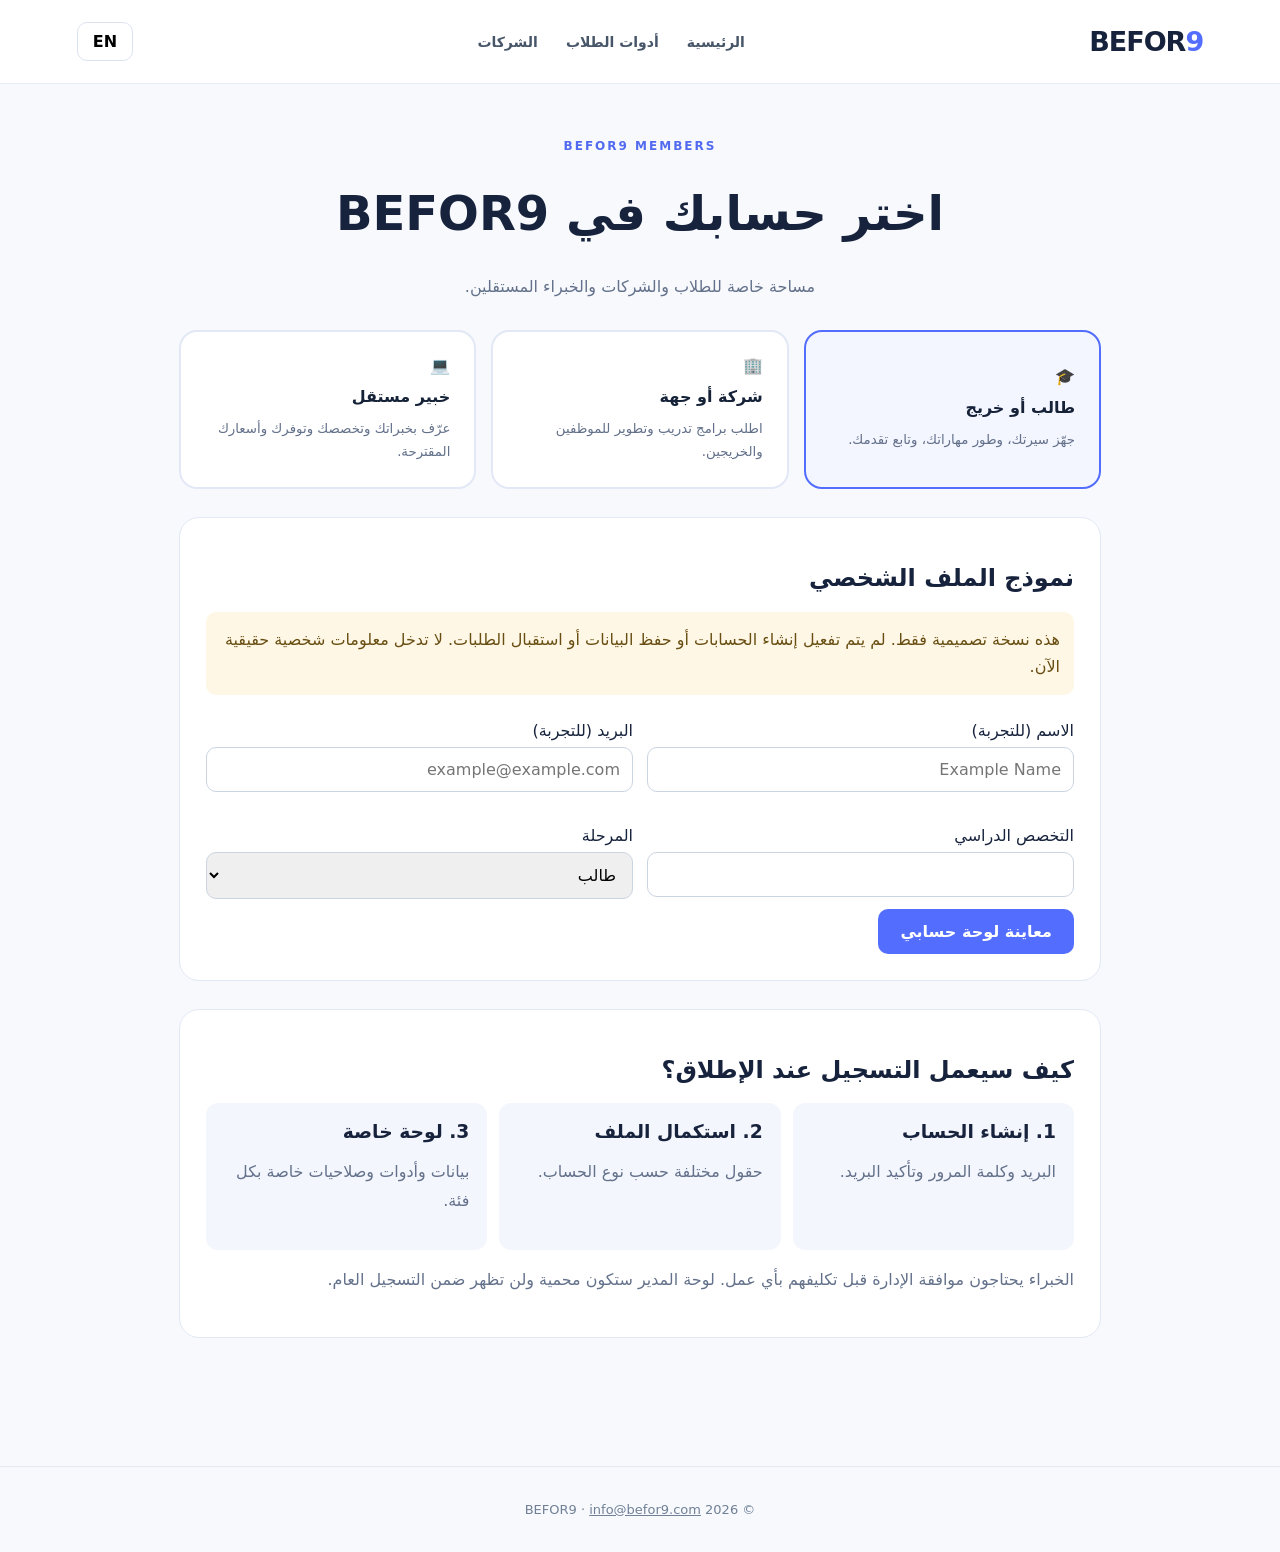
==== accounts.html @ f7ad46d1 "Create bilingual account role selection and profile dashboard previews" ====
<!doctype html><html lang="ar" dir="rtl"><head><meta charset="utf-8"><meta name="viewport" content="width=device-width,initial-scale=1"><title>BEFOR9 | Accounts</title><link rel="stylesheet" href="styles.css"><style>
.ac-shell{max-width:1050px;margin:0 auto;padding:55px 5% 100px}.ac-title{text-align:center;margin-bottom:28px}.ac-title h1{font-size:clamp(30px,5vw,48px)}.ac-muted{color:#63718b;line-height:1.8}.ac-cards{display:grid;grid-template-columns:repeat(3,minmax(0,1fr));gap:15px}.ac-card{display:block;border:2px solid #e2e8f5;border-radius:18px;padding:24px;background:white;cursor:pointer;text-align:start;font:inherit;color:#152238}.ac-card[aria-pressed=true]{border-color:#536dfe;background:#f3f5ff}.ac-card strong{display:block;margin:12px 0}.ac-card small{color:#62708a;line-height:1.7;display:block}.ac-box{margin:28px 0;border:1px solid #e2e8f5;background:white;border-radius:20px;padding:26px}.ac-grid{display:grid;grid-template-columns:repeat(2,minmax(0,1fr));gap:14px}.ac-field{display:flex;flex-direction:column;gap:7px;margin:10px 0}.ac-field input,.ac-field select,.ac-field textarea{font:inherit;border:1px solid #cbd5e1;padding:12px;border-radius:10px;width:100%}.ac-field textarea{min-height:90px}.ac-primary{background:#536dfe;border:0;border-radius:10px;padding:13px 22px;color:white;font:inherit;font-weight:700;cursor:pointer}.ac-panel{background:#f5f7ff;border:1px solid #e1e6f6;border-radius:15px;padding:20px;margin-top:15px}.ac-panel[hidden],.ac-extra[hidden]{display:none}.ac-note{padding:14px;background:#fff7e5;border-radius:10px;color:#684e12;line-height:1.7}.ac-steps{display:grid;grid-template-columns:repeat(3,1fr);gap:12px}.ac-step{background:#f4f6fd;border-radius:12px;padding:18px}.ac-step h3{margin:0 0 8px}.ac-preview{margin-top:20px;padding:20px;border:1px dashed #bcc7df;border-radius:14px;background:#fafbff}.ac-preview h3{margin-top:0}@media(max-width:700px){.ac-cards,.ac-grid,.ac-steps{grid-template-columns:1fr}}</style></head><body><header class="site-header"><a class="brand" href="index.html">BEFOR<span>9</span></a><nav><a href="index.html" data-ar="الرئيسية" data-en="Home">الرئيسية</a><a href="toolkit.html" data-ar="أدوات الطلاب" data-en="Student Tools">أدوات الطلاب</a><a href="corporate.html" data-ar="الشركات" data-en="Business">الشركات</a></nav><button class="lang" id="ac-lang" type="button">EN</button></header><main class="ac-shell"><div class="ac-title"><div class="eyebrow">BEFOR9 MEMBERS</div><h1 data-ar="اختر حسابك في BEFOR9" data-en="Choose your BEFOR9 account">اختر حسابك في BEFOR9</h1><p class="ac-muted" data-ar="مساحة خاصة للطلاب والشركات والخبراء المستقلين." data-en="Dedicated experiences for learners, businesses and freelance experts.">مساحة خاصة للطلاب والشركات والخبراء المستقلين.</p></div><div class="ac-cards" role="group" aria-label="Account type"><button class="ac-card" type="button" data-role="student" aria-pressed="true"><span>🎓</span><strong data-ar="طالب أو خريج" data-en="Student / Graduate">طالب أو خريج</strong><small data-ar="جهّز سيرتك، وطور مهاراتك، وتابع تقدمك." data-en="Build your CV, skills and career progress.">جهّز سيرتك، وطور مهاراتك، وتابع تقدمك.</small></button><button class="ac-card" type="button" data-role="business" aria-pressed="false"><span>🏢</span><strong data-ar="شركة أو جهة" data-en="Business / Organization">شركة أو جهة</strong><small data-ar="اطلب برامج تدريب وتطوير للموظفين والخريجين." data-en="Request training and graduate development programs.">اطلب برامج تدريب وتطوير للموظفين والخريجين.</small></button><button class="ac-card" type="button" data-role="expert" aria-pressed="false"><span>💻</span><strong data-ar="خبير مستقل" data-en="Freelance Expert">خبير مستقل</strong><small data-ar="عرّف بخبراتك وتخصصك وتوفرك وأسعارك المقترحة." data-en="Share your skills, availability and proposed rates.">عرّف بخبراتك وتخصصك وتوفرك وأسعارك المقترحة.</small></button></div><section class="ac-box"><h2 data-ar="نموذج الملف الشخصي" data-en="Profile Preview">نموذج الملف الشخصي</h2><p class="ac-note" data-ar="هذه نسخة تصميمية فقط. لم يتم تفعيل إنشاء الحسابات أو حفظ البيانات أو استقبال الطلبات. لا تدخل معلومات شخصية حقيقية الآن." data-en="Design preview only. Account creation, data storage and application submission are not enabled. Do not enter real personal information yet.">هذه نسخة تصميمية فقط. لم يتم تفعيل إنشاء الحسابات أو حفظ البيانات أو استقبال الطلبات. لا تدخل معلومات شخصية حقيقية الآن.</p><form id="ac-form" autocomplete="off"><div class="ac-grid"><label class="ac-field"><span data-ar="الاسم (للتجربة)" data-en="Name (demo)">الاسم (للتجربة)</span><input name="name" maxlength="80" placeholder="Example Name"></label><label class="ac-field"><span data-ar="البريد (للتجربة)" data-en="Email (demo)">البريد (للتجربة)</span><input type="email" name="email" placeholder="example@example.com"></label><label class="ac-field ac-extra" data-for="student"><span data-ar="التخصص الدراسي" data-en="Field of study">التخصص الدراسي</span><input name="major" maxlength="80"></label><label class="ac-field ac-extra" data-for="student"><span data-ar="المرحلة" data-en="Stage">المرحلة</span><select name="stage"><option value="student" data-ar="طالب" data-en="Student">طالب</option><option value="graduate" data-ar="خريج" data-en="Graduate">خريج</option></select></label><label class="ac-field ac-extra" data-for="business" hidden><span data-ar="اسم الجهة" data-en="Organization">اسم الجهة</span><input name="organization" maxlength="100"></label><label class="ac-field ac-extra" data-for="business" hidden><span data-ar="نوع الطلب" data-en="Request type">نوع الطلب</span><select name="service"><option data-ar="تدريب الموظفين" data-en="Employee training">تدريب الموظفين</option><option data-ar="تطوير الخريجين" data-en="Graduate development">تطوير الخريجين</option><option data-ar="تعاون مؤسسي" data-en="Partnership">تعاون مؤسسي</option></select></label><label class="ac-field ac-extra" data-for="expert" hidden><span data-ar="الدولة" data-en="Country">الدولة</span><input name="country" maxlength="70"></label><label class="ac-field ac-extra" data-for="expert" hidden><span data-ar="التخصص المهني" data-en="Professional specialty">التخصص المهني</span><input name="specialty" maxlength="100"></label><label class="ac-field ac-extra" data-for="expert" hidden><span data-ar="السعر المقترح للساعة (عملة يحددها الخبير لاحقًا)" data-en="Proposed hourly rate (currency to be set later)">السعر المقترح للساعة (عملة يحددها الخبير لاحقًا)</span><input type="number" name="rate" min="0" step="0.01"></label><label class="ac-field ac-extra" data-for="expert" hidden><span data-ar="التوفر الأسبوعي بالساعات" data-en="Weekly availability (hours)">التوفر الأسبوعي بالساعات</span><input type="number" name="hours" min="0" max="168"></label></div><button type="button" class="ac-primary" id="ac-preview" data-ar="معاينة لوحة حسابي" data-en="Preview My Dashboard">معاينة لوحة حسابي</button></form><div id="ac-result" class="ac-preview" hidden aria-live="polite"></div></section><section class="ac-box"><h2 data-ar="كيف سيعمل التسجيل عند الإطلاق؟" data-en="How sign-up will work at launch">كيف سيعمل التسجيل عند الإطلاق؟</h2><div class="ac-steps"><div class="ac-step"><h3 data-ar="1. إنشاء الحساب" data-en="1. Create account">1. إنشاء الحساب</h3><p class="ac-muted" data-ar="البريد وكلمة المرور وتأكيد البريد." data-en="Email, password and verification.">البريد وكلمة المرور وتأكيد البريد.</p></div><div class="ac-step"><h3 data-ar="2. استكمال الملف" data-en="2. Complete profile">2. استكمال الملف</h3><p class="ac-muted" data-ar="حقول مختلفة حسب نوع الحساب." data-en="Fields tailored to the account type.">حقول مختلفة حسب نوع الحساب.</p></div><div class="ac-step"><h3 data-ar="3. لوحة خاصة" data-en="3. Dedicated dashboard">3. لوحة خاصة</h3><p class="ac-muted" data-ar="بيانات وأدوات وصلاحيات خاصة بكل فئة." data-en="Tools and access tailored to each role.">بيانات وأدوات وصلاحيات خاصة بكل فئة.</p></div></div><p class="ac-muted" data-ar="الخبراء يحتاجون موافقة الإدارة قبل تكليفهم بأي عمل. لوحة المدير ستكون محمية ولن تظهر ضمن التسجيل العام." data-en="Experts will require admin approval before assignments. The admin dashboard will be protected and not publicly registrable.">الخبراء يحتاجون موافقة الإدارة قبل تكليفهم بأي عمل. لوحة المدير ستكون محمية ولن تظهر ضمن التسجيل العام.</p></section></main><footer>© 2026 BEFOR9 · <a href="mailto:info@befor9.com">info@befor9.com</a></footer><script src="accounts.js?v=1"></script></body></html>
---- styles.css ----
:root{font-family:system-ui,-apple-system,"Segoe UI",sans-serif;color:#17233d;background:#f7f9fd}*{box-sizing:border-box}html{scroll-behavior:smooth}body{margin:0}a{color:inherit}button{font:inherit;cursor:pointer}.site-header{display:flex;align-items:center;justify-content:space-between;gap:22px;padding:22px max(6%,calc((100vw - 1200px)/2));background:#fff;border-bottom:1px solid #e8ecf5}.brand{text-decoration:none;font-size:27px;font-weight:900;letter-spacing:-1px}.brand span{color:#536dfe}nav{display:flex;gap:28px}nav a{text-decoration:none;color:#475569;font-size:14px;font-weight:600}.lang{background:#fff;border:1px solid #dce3f0;padding:9px 15px;border-radius:10px;font-weight:700}.hero{text-align:center;padding:100px 6% 92px;background:radial-gradient(circle at 15% 0%,#dce6ff 0,transparent 35%),linear-gradient(150deg,#eef3ff,#fff)}.eyebrow{font-size:12px;font-weight:900;letter-spacing:2px;color:#526af0}.hero h1{font-size:clamp(36px,5.4vw,70px);line-height:1.2;max-width:880px;margin:20px auto}.hero>p{max-width:670px;margin:0 auto 28px;line-height:1.9;font-size:18px;color:#56647c}.hero-actions{display:flex;justify-content:center;gap:12px;flex-wrap:wrap}.primary,.secondary{padding:15px 26px;border-radius:12px;text-decoration:none;font-weight:800}.primary{background:#536dfe;color:#fff}.secondary{border:1px solid #cfd9f0;background:#fff}.hero .note{font-size:12px;margin-top:28px;color:#7b879c}.section{max-width:1200px;margin:auto;padding:85px 6%}.section h2{font-size:clamp(27px,3.4vw,42px);margin:14px 0}.section-head p,.about p{color:#627087;line-height:1.9}.filters{display:flex;gap:10px;flex-wrap:wrap;margin:32px 0 25px}.filter{padding:10px 22px;background:#fff;border:1px solid #dfe6f2;border-radius:30px;color:#506078}.filter.active{background:#1b2b4d;color:#fff;border-color:#1b2b4d}.course-grid,.plans{display:grid;grid-template-columns:repeat(3,minmax(0,1fr));gap:20px}.course,.plan{background:#fff;border:1px solid #e2e8f2;border-radius:20px;padding:28px;box-shadow:0 8px 28px #1d335408}.course .badge{display:inline-block;font-size:12px;font-weight:800;padding:7px 12px;border-radius:30px;background:#eaf1ff;color:#355bd5}.course .badge.paid{background:#fff0d9;color:#9b5c00}.course h3,.plan h3{font-size:20px;margin:26px 0 10px}.course p,.plan p{color:#637189;line-height:1.8;font-size:14px;min-height:50px}.course .coming{display:block;margin-top:22px;color:#5169db;font-size:13px;font-weight:700}.membership{background:#edf2ff;border-radius:28px;margin-top:15px}.plan-icon{font-weight:900;color:#536dfe}.notice{font-size:13px;color:#64748b;margin-top:24px}.about{text-align:center}.about p{max-width:600px;margin:auto}footer{text-align:center;padding:35px 20px;border-top:1px solid #e5eaf2;color:#718096;font-size:13px}@media(max-width:800px){.course-grid,.plans{grid-template-columns:repeat(2,minmax(0,1fr))}}@media(max-width:580px){.site-header{padding:17px 5%;flex-wrap:wrap}nav{order:3;width:100%;justify-content:space-between;gap:10px}.hero{padding:70px 6%}.hero>p{font-size:16px}.section{padding:65px 6%}.course-grid,.plans{grid-template-columns:1fr}.membership{border-radius:0}}
/* BEFOR9 shared support footer and preview assistant */
.bf-support{margin-top:55px;padding:58px 6% 32px;background:#111d35;color:#f7f9ff}.bf-support-grid{max-width:1200px;margin:auto;display:grid;grid-template-columns:1fr 1fr;gap:50px}.bf-support h2{font-size:24px;margin:0 0 14px}.bf-support p{line-height:1.8;color:#c6d0e5}.bf-support label{display:block;font-size:14px;margin:12px 0}.bf-support label span{display:block;margin-bottom:8px}.bf-support input,.bf-support textarea,.bf-support select{font:inherit;width:100%;padding:13px;border:1px solid #b8c4d7;border-radius:10px;background:#fff;color:#182641}.bf-inline{display:flex;gap:10px}.bf-inline input{min-width:0}.bf-support button[type=submit]{padding:13px 20px;border:0;border-radius:10px;background:#536dfe;color:#fff;font-weight:700;white-space:nowrap}.bf-official{direction:ltr;text-align:start}.bf-official small{display:block;color:#b9c8e1;font-size:12px}.bf-linkedin{display:inline-flex;align-items:center;gap:10px;color:#c7d5ef;font-size:13px;margin-top:12px}.bf-contact-panel{max-width:1200px;margin:48px auto 0;padding-top:35px;border-top:1px solid #384861}.bf-form-grid{display:grid;grid-template-columns:repeat(3,minmax(0,1fr));gap:16px}.bf-status{font-size:13px;color:#ffdd9a!important}.bf-disclaimer{text-align:center;font-size:12px;max-width:900px;margin:32px auto 0}.bf-chat-toggle{position:fixed;bottom:22px;inset-inline-end:22px;z-index:1000;background:#536dfe;color:white;border:0;border-radius:28px;padding:15px 20px;font-weight:800;box-shadow:0 6px 24px #14234b55;cursor:pointer}.bf-chat{position:fixed;bottom:88px;inset-inline-end:22px;width:min(360px,calc(100vw - 36px));height:420px;background:white;border:1px solid #dbe4f2;border-radius:18px;box-shadow:0 10px 45px #12223b44;z-index:1000;overflow:hidden;color:#182641}.bf-chat[hidden]{display:none}.bf-chat-head{display:flex;align-items:center;justify-content:space-between;background:#172849;color:#fff;padding:15px}.bf-chat-head button{background:none;border:0;color:#fff;font-size:24px;cursor:pointer}.bf-chat-messages{height:295px;overflow:auto;padding:14px}.bf-chat-messages p{padding:11px 13px;border-radius:12px;max-width:92%;line-height:1.6;font-size:13px}.bf-chat-messages .bot{background:#eff3ff}.bf-chat-messages .user{background:#e8f5ee;margin-inline-start:auto}.bf-chat form{display:flex;gap:7px;padding:10px;border-top:1px solid #e6eaf2}.bf-chat input{flex:1;min-width:0;border:1px solid #d6ddeb;border-radius:8px;padding:10px}.bf-chat form button{background:#536dfe;color:white;border:0;border-radius:8px;padding:0 13px;cursor:pointer}@media(max-width:700px){.bf-support-grid,.bf-form-grid{grid-template-columns:1fr}.bf-inline{flex-wrap:wrap}.bf-chat-toggle{bottom:14px;inset-inline-end:14px}}
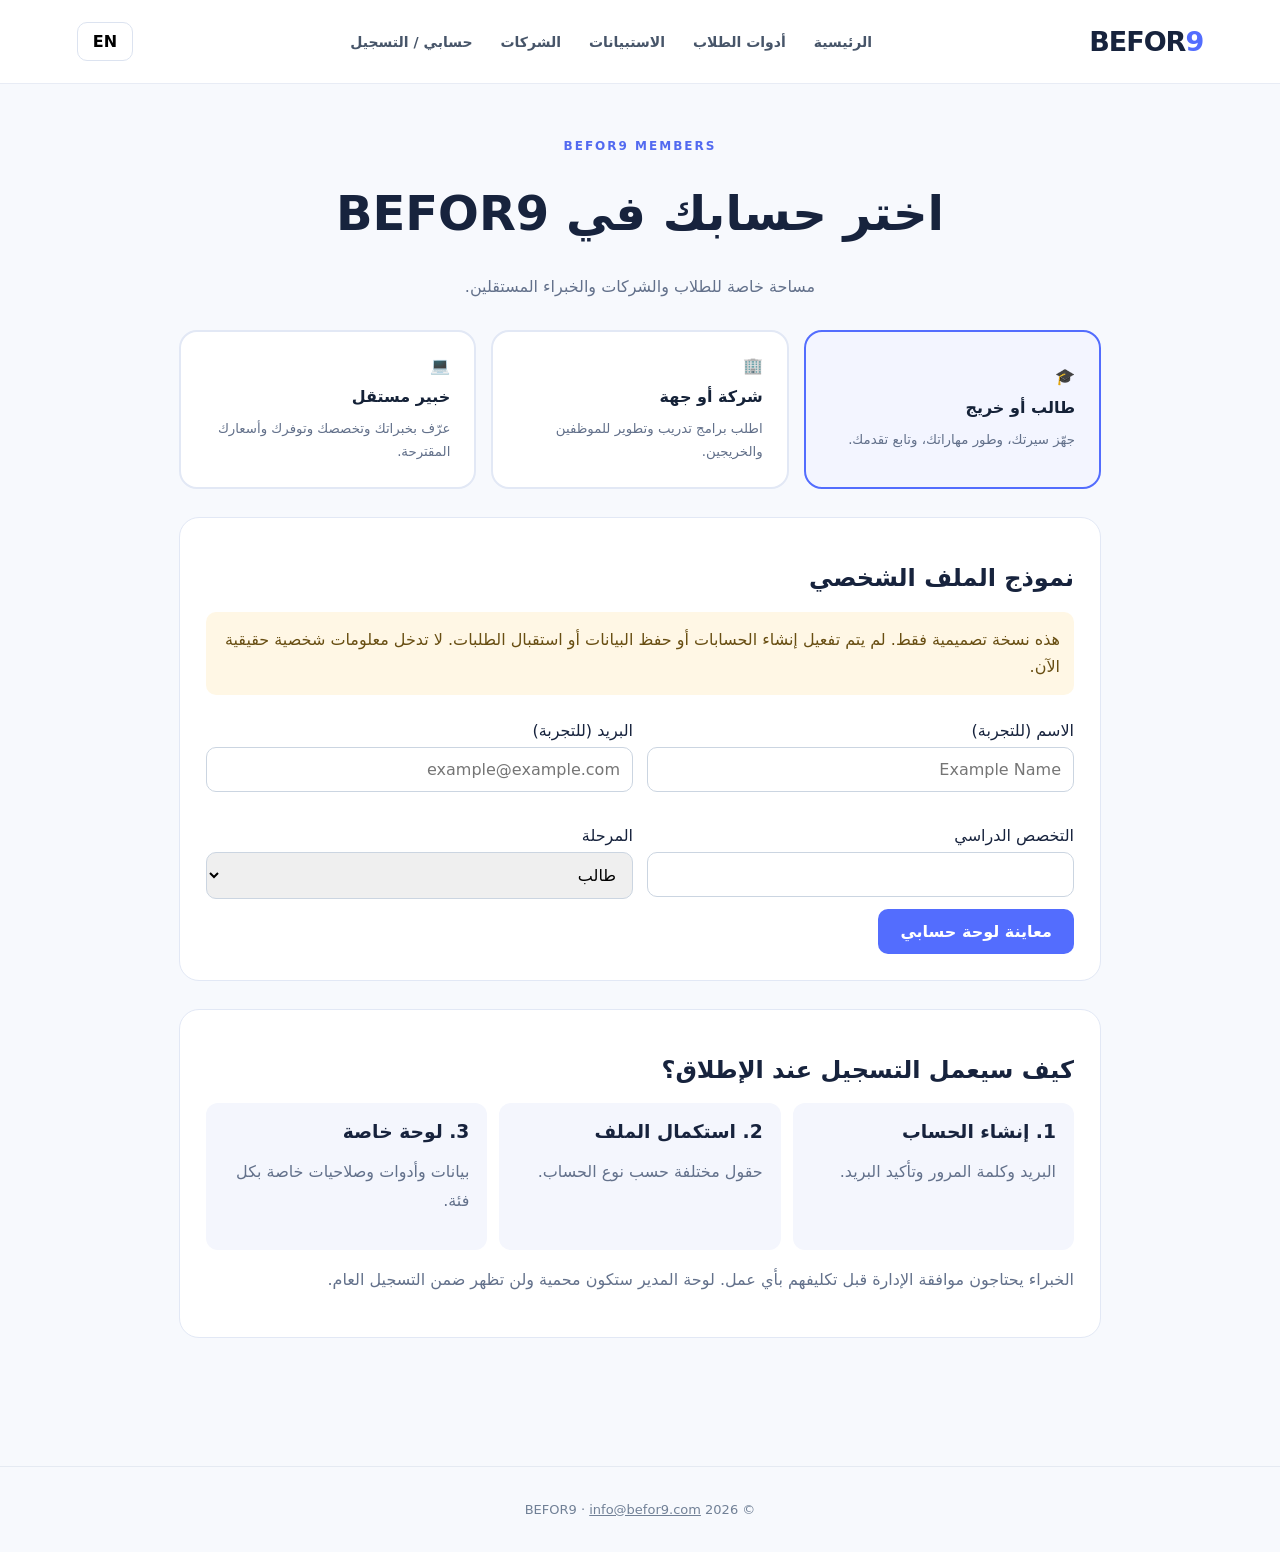
==== commit c374957d: "Unify sitewide navigation for all BEFOR9 pages" ====
--- a/accounts.html
+++ b/accounts.html
@@ -1,2 +1,2 @@
 <!doctype html><html lang="ar" dir="rtl"><head><meta charset="utf-8"><meta name="viewport" content="width=device-width,initial-scale=1"><title>BEFOR9 | Accounts</title><link rel="stylesheet" href="styles.css"><style>
-.ac-shell{max-width:1050px;margin:0 auto;padding:55px 5% 100px}.ac-title{text-align:center;margin-bottom:28px}.ac-title h1{font-size:clamp(30px,5vw,48px)}.ac-muted{color:#63718b;line-height:1.8}.ac-cards{display:grid;grid-template-columns:repeat(3,minmax(0,1fr));gap:15px}.ac-card{display:block;border:2px solid #e2e8f5;border-radius:18px;padding:24px;background:white;cursor:pointer;text-align:start;font:inherit;color:#152238}.ac-card[aria-pressed=true]{border-color:#536dfe;background:#f3f5ff}.ac-card strong{display:block;margin:12px 0}.ac-card small{color:#62708a;line-height:1.7;display:block}.ac-box{margin:28px 0;border:1px solid #e2e8f5;background:white;border-radius:20px;padding:26px}.ac-grid{display:grid;grid-template-columns:repeat(2,minmax(0,1fr));gap:14px}.ac-field{display:flex;flex-direction:column;gap:7px;margin:10px 0}.ac-field input,.ac-field select,.ac-field textarea{font:inherit;border:1px solid #cbd5e1;padding:12px;border-radius:10px;width:100%}.ac-field textarea{min-height:90px}.ac-primary{background:#536dfe;border:0;border-radius:10px;padding:13px 22px;color:white;font:inherit;font-weight:700;cursor:pointer}.ac-panel{background:#f5f7ff;border:1px solid #e1e6f6;border-radius:15px;padding:20px;margin-top:15px}.ac-panel[hidden],.ac-extra[hidden]{display:none}.ac-note{padding:14px;background:#fff7e5;border-radius:10px;color:#684e12;line-height:1.7}.ac-steps{display:grid;grid-template-columns:repeat(3,1fr);gap:12px}.ac-step{background:#f4f6fd;border-radius:12px;padding:18px}.ac-step h3{margin:0 0 8px}.ac-preview{margin-top:20px;padding:20px;border:1px dashed #bcc7df;border-radius:14px;background:#fafbff}.ac-preview h3{margin-top:0}@media(max-width:700px){.ac-cards,.ac-grid,.ac-steps{grid-template-columns:1fr}}</style></head><body><header class="site-header"><a class="brand" href="index.html">BEFOR<span>9</span></a><nav><a href="index.html" data-ar="الرئيسية" data-en="Home">الرئيسية</a><a href="toolkit.html" data-ar="أدوات الطلاب" data-en="Student Tools">أدوات الطلاب</a><a href="corporate.html" data-ar="الشركات" data-en="Business">الشركات</a></nav><button class="lang" id="ac-lang" type="button">EN</button></header><main class="ac-shell"><div class="ac-title"><div class="eyebrow">BEFOR9 MEMBERS</div><h1 data-ar="اختر حسابك في BEFOR9" data-en="Choose your BEFOR9 account">اختر حسابك في BEFOR9</h1><p class="ac-muted" data-ar="مساحة خاصة للطلاب والشركات والخبراء المستقلين." data-en="Dedicated experiences for learners, businesses and freelance experts.">مساحة خاصة للطلاب والشركات والخبراء المستقلين.</p></div><div class="ac-cards" role="group" aria-label="Account type"><button class="ac-card" type="button" data-role="student" aria-pressed="true"><span>🎓</span><strong data-ar="طالب أو خريج" data-en="Student / Graduate">طالب أو خريج</strong><small data-ar="جهّز سيرتك، وطور مهاراتك، وتابع تقدمك." data-en="Build your CV, skills and career progress.">جهّز سيرتك، وطور مهاراتك، وتابع تقدمك.</small></button><button class="ac-card" type="button" data-role="business" aria-pressed="false"><span>🏢</span><strong data-ar="شركة أو جهة" data-en="Business / Organization">شركة أو جهة</strong><small data-ar="اطلب برامج تدريب وتطوير للموظفين والخريجين." data-en="Request training and graduate development programs.">اطلب برامج تدريب وتطوير للموظفين والخريجين.</small></button><button class="ac-card" type="button" data-role="expert" aria-pressed="false"><span>💻</span><strong data-ar="خبير مستقل" data-en="Freelance Expert">خبير مستقل</strong><small data-ar="عرّف بخبراتك وتخصصك وتوفرك وأسعارك المقترحة." data-en="Share your skills, availability and proposed rates.">عرّف بخبراتك وتخصصك وتوفرك وأسعارك المقترحة.</small></button></div><section class="ac-box"><h2 data-ar="نموذج الملف الشخصي" data-en="Profile Preview">نموذج الملف الشخصي</h2><p class="ac-note" data-ar="هذه نسخة تصميمية فقط. لم يتم تفعيل إنشاء الحسابات أو حفظ البيانات أو استقبال الطلبات. لا تدخل معلومات شخصية حقيقية الآن." data-en="Design preview only. Account creation, data storage and application submission are not enabled. Do not enter real personal information yet.">هذه نسخة تصميمية فقط. لم يتم تفعيل إنشاء الحسابات أو حفظ البيانات أو استقبال الطلبات. لا تدخل معلومات شخصية حقيقية الآن.</p><form id="ac-form" autocomplete="off"><div class="ac-grid"><label class="ac-field"><span data-ar="الاسم (للتجربة)" data-en="Name (demo)">الاسم (للتجربة)</span><input name="name" maxlength="80" placeholder="Example Name"></label><label class="ac-field"><span data-ar="البريد (للتجربة)" data-en="Email (demo)">البريد (للتجربة)</span><input type="email" name="email" placeholder="example@example.com"></label><label class="ac-field ac-extra" data-for="student"><span data-ar="التخصص الدراسي" data-en="Field of study">التخصص الدراسي</span><input name="major" maxlength="80"></label><label class="ac-field ac-extra" data-for="student"><span data-ar="المرحلة" data-en="Stage">المرحلة</span><select name="stage"><option value="student" data-ar="طالب" data-en="Student">طالب</option><option value="graduate" data-ar="خريج" data-en="Graduate">خريج</option></select></label><label class="ac-field ac-extra" data-for="business" hidden><span data-ar="اسم الجهة" data-en="Organization">اسم الجهة</span><input name="organization" maxlength="100"></label><label class="ac-field ac-extra" data-for="business" hidden><span data-ar="نوع الطلب" data-en="Request type">نوع الطلب</span><select name="service"><option data-ar="تدريب الموظفين" data-en="Employee training">تدريب الموظفين</option><option data-ar="تطوير الخريجين" data-en="Graduate development">تطوير الخريجين</option><option data-ar="تعاون مؤسسي" data-en="Partnership">تعاون مؤسسي</option></select></label><label class="ac-field ac-extra" data-for="expert" hidden><span data-ar="الدولة" data-en="Country">الدولة</span><input name="country" maxlength="70"></label><label class="ac-field ac-extra" data-for="expert" hidden><span data-ar="التخصص المهني" data-en="Professional specialty">التخصص المهني</span><input name="specialty" maxlength="100"></label><label class="ac-field ac-extra" data-for="expert" hidden><span data-ar="السعر المقترح للساعة (عملة يحددها الخبير لاحقًا)" data-en="Proposed hourly rate (currency to be set later)">السعر المقترح للساعة (عملة يحددها الخبير لاحقًا)</span><input type="number" name="rate" min="0" step="0.01"></label><label class="ac-field ac-extra" data-for="expert" hidden><span data-ar="التوفر الأسبوعي بالساعات" data-en="Weekly availability (hours)">التوفر الأسبوعي بالساعات</span><input type="number" name="hours" min="0" max="168"></label></div><button type="button" class="ac-primary" id="ac-preview" data-ar="معاينة لوحة حسابي" data-en="Preview My Dashboard">معاينة لوحة حسابي</button></form><div id="ac-result" class="ac-preview" hidden aria-live="polite"></div></section><section class="ac-box"><h2 data-ar="كيف سيعمل التسجيل عند الإطلاق؟" data-en="How sign-up will work at launch">كيف سيعمل التسجيل عند الإطلاق؟</h2><div class="ac-steps"><div class="ac-step"><h3 data-ar="1. إنشاء الحساب" data-en="1. Create account">1. إنشاء الحساب</h3><p class="ac-muted" data-ar="البريد وكلمة المرور وتأكيد البريد." data-en="Email, password and verification.">البريد وكلمة المرور وتأكيد البريد.</p></div><div class="ac-step"><h3 data-ar="2. استكمال الملف" data-en="2. Complete profile">2. استكمال الملف</h3><p class="ac-muted" data-ar="حقول مختلفة حسب نوع الحساب." data-en="Fields tailored to the account type.">حقول مختلفة حسب نوع الحساب.</p></div><div class="ac-step"><h3 data-ar="3. لوحة خاصة" data-en="3. Dedicated dashboard">3. لوحة خاصة</h3><p class="ac-muted" data-ar="بيانات وأدوات وصلاحيات خاصة بكل فئة." data-en="Tools and access tailored to each role.">بيانات وأدوات وصلاحيات خاصة بكل فئة.</p></div></div><p class="ac-muted" data-ar="الخبراء يحتاجون موافقة الإدارة قبل تكليفهم بأي عمل. لوحة المدير ستكون محمية ولن تظهر ضمن التسجيل العام." data-en="Experts will require admin approval before assignments. The admin dashboard will be protected and not publicly registrable.">الخبراء يحتاجون موافقة الإدارة قبل تكليفهم بأي عمل. لوحة المدير ستكون محمية ولن تظهر ضمن التسجيل العام.</p></section></main><footer>© 2026 BEFOR9 · <a href="mailto:info@befor9.com">info@befor9.com</a></footer><script src="accounts.js?v=1"></script></body></html>+.ac-shell{max-width:1050px;margin:0 auto;padding:55px 5% 100px}.ac-title{text-align:center;margin-bottom:28px}.ac-title h1{font-size:clamp(30px,5vw,48px)}.ac-muted{color:#63718b;line-height:1.8}.ac-cards{display:grid;grid-template-columns:repeat(3,minmax(0,1fr));gap:15px}.ac-card{display:block;border:2px solid #e2e8f5;border-radius:18px;padding:24px;background:white;cursor:pointer;text-align:start;font:inherit;color:#152238}.ac-card[aria-pressed=true]{border-color:#536dfe;background:#f3f5ff}.ac-card strong{display:block;margin:12px 0}.ac-card small{color:#62708a;line-height:1.7;display:block}.ac-box{margin:28px 0;border:1px solid #e2e8f5;background:white;border-radius:20px;padding:26px}.ac-grid{display:grid;grid-template-columns:repeat(2,minmax(0,1fr));gap:14px}.ac-field{display:flex;flex-direction:column;gap:7px;margin:10px 0}.ac-field input,.ac-field select,.ac-field textarea{font:inherit;border:1px solid #cbd5e1;padding:12px;border-radius:10px;width:100%}.ac-field textarea{min-height:90px}.ac-primary{background:#536dfe;border:0;border-radius:10px;padding:13px 22px;color:white;font:inherit;font-weight:700;cursor:pointer}.ac-panel{background:#f5f7ff;border:1px solid #e1e6f6;border-radius:15px;padding:20px;margin-top:15px}.ac-panel[hidden],.ac-extra[hidden]{display:none}.ac-note{padding:14px;background:#fff7e5;border-radius:10px;color:#684e12;line-height:1.7}.ac-steps{display:grid;grid-template-columns:repeat(3,1fr);gap:12px}.ac-step{background:#f4f6fd;border-radius:12px;padding:18px}.ac-step h3{margin:0 0 8px}.ac-preview{margin-top:20px;padding:20px;border:1px dashed #bcc7df;border-radius:14px;background:#fafbff}.ac-preview h3{margin-top:0}@media(max-width:700px){.ac-cards,.ac-grid,.ac-steps{grid-template-columns:1fr}}</style></head><body><header class="site-header"><a class="brand" href="index.html">BEFOR<span>9</span></a><nav aria-label="Main"><a href="index.html" data-ar="الرئيسية" data-en="Home">الرئيسية</a><a href="toolkit.html" data-ar="أدوات الطلاب" data-en="Student Tools">أدوات الطلاب</a><a href="surveys.html" data-ar="الاستبيانات" data-en="Surveys">الاستبيانات</a><a href="corporate.html" data-ar="الشركات" data-en="Business">الشركات</a><a href="accounts.html" data-ar="حسابي / التسجيل" data-en="Account / Sign Up">حسابي / التسجيل</a></nav><button class="lang" id="ac-lang" type="button">EN</button></header><main class="ac-shell"><div class="ac-title"><div class="eyebrow">BEFOR9 MEMBERS</div><h1 data-ar="اختر حسابك في BEFOR9" data-en="Choose your BEFOR9 account">اختر حسابك في BEFOR9</h1><p class="ac-muted" data-ar="مساحة خاصة للطلاب والشركات والخبراء المستقلين." data-en="Dedicated experiences for learners, businesses and freelance experts.">مساحة خاصة للطلاب والشركات والخبراء المستقلين.</p></div><div class="ac-cards" role="group" aria-label="Account type"><button class="ac-card" type="button" data-role="student" aria-pressed="true"><span>🎓</span><strong data-ar="طالب أو خريج" data-en="Student / Graduate">طالب أو خريج</strong><small data-ar="جهّز سيرتك، وطور مهاراتك، وتابع تقدمك." data-en="Build your CV, skills and career progress.">جهّز سيرتك، وطور مهاراتك، وتابع تقدمك.</small></button><button class="ac-card" type="button" data-role="business" aria-pressed="false"><span>🏢</span><strong data-ar="شركة أو جهة" data-en="Business / Organization">شركة أو جهة</strong><small data-ar="اطلب برامج تدريب وتطوير للموظفين والخريجين." data-en="Request training and graduate development programs.">اطلب برامج تدريب وتطوير للموظفين والخريجين.</small></button><button class="ac-card" type="button" data-role="expert" aria-pressed="false"><span>💻</span><strong data-ar="خبير مستقل" data-en="Freelance Expert">خبير مستقل</strong><small data-ar="عرّف بخبراتك وتخصصك وتوفرك وأسعارك المقترحة." data-en="Share your skills, availability and proposed rates.">عرّف بخبراتك وتخصصك وتوفرك وأسعارك المقترحة.</small></button></div><section class="ac-box"><h2 data-ar="نموذج الملف الشخصي" data-en="Profile Preview">نموذج الملف الشخصي</h2><p class="ac-note" data-ar="هذه نسخة تصميمية فقط. لم يتم تفعيل إنشاء الحسابات أو حفظ البيانات أو استقبال الطلبات. لا تدخل معلومات شخصية حقيقية الآن." data-en="Design preview only. Account creation, data storage and application submission are not enabled. Do not enter real personal information yet.">هذه نسخة تصميمية فقط. لم يتم تفعيل إنشاء الحسابات أو حفظ البيانات أو استقبال الطلبات. لا تدخل معلومات شخصية حقيقية الآن.</p><form id="ac-form" autocomplete="off"><div class="ac-grid"><label class="ac-field"><span data-ar="الاسم (للتجربة)" data-en="Name (demo)">الاسم (للتجربة)</span><input name="name" maxlength="80" placeholder="Example Name"></label><label class="ac-field"><span data-ar="البريد (للتجربة)" data-en="Email (demo)">البريد (للتجربة)</span><input type="email" name="email" placeholder="example@example.com"></label><label class="ac-field ac-extra" data-for="student"><span data-ar="التخصص الدراسي" data-en="Field of study">التخصص الدراسي</span><input name="major" maxlength="80"></label><label class="ac-field ac-extra" data-for="student"><span data-ar="المرحلة" data-en="Stage">المرحلة</span><select name="stage"><option value="student" data-ar="طالب" data-en="Student">طالب</option><option value="graduate" data-ar="خريج" data-en="Graduate">خريج</option></select></label><label class="ac-field ac-extra" data-for="business" hidden><span data-ar="اسم الجهة" data-en="Organization">اسم الجهة</span><input name="organization" maxlength="100"></label><label class="ac-field ac-extra" data-for="business" hidden><span data-ar="نوع الطلب" data-en="Request type">نوع الطلب</span><select name="service"><option data-ar="تدريب الموظفين" data-en="Employee training">تدريب الموظفين</option><option data-ar="تطوير الخريجين" data-en="Graduate development">تطوير الخريجين</option><option data-ar="تعاون مؤسسي" data-en="Partnership">تعاون مؤسسي</option></select></label><label class="ac-field ac-extra" data-for="expert" hidden><span data-ar="الدولة" data-en="Country">الدولة</span><input name="country" maxlength="70"></label><label class="ac-field ac-extra" data-for="expert" hidden><span data-ar="التخصص المهني" data-en="Professional specialty">التخصص المهني</span><input name="specialty" maxlength="100"></label><label class="ac-field ac-extra" data-for="expert" hidden><span data-ar="السعر المقترح للساعة (عملة يحددها الخبير لاحقًا)" data-en="Proposed hourly rate (currency to be set later)">السعر المقترح للساعة (عملة يحددها الخبير لاحقًا)</span><input type="number" name="rate" min="0" step="0.01"></label><label class="ac-field ac-extra" data-for="expert" hidden><span data-ar="التوفر الأسبوعي بالساعات" data-en="Weekly availability (hours)">التوفر الأسبوعي بالساعات</span><input type="number" name="hours" min="0" max="168"></label></div><button type="button" class="ac-primary" id="ac-preview" data-ar="معاينة لوحة حسابي" data-en="Preview My Dashboard">معاينة لوحة حسابي</button></form><div id="ac-result" class="ac-preview" hidden aria-live="polite"></div></section><section class="ac-box"><h2 data-ar="كيف سيعمل التسجيل عند الإطلاق؟" data-en="How sign-up will work at launch">كيف سيعمل التسجيل عند الإطلاق؟</h2><div class="ac-steps"><div class="ac-step"><h3 data-ar="1. إنشاء الحساب" data-en="1. Create account">1. إنشاء الحساب</h3><p class="ac-muted" data-ar="البريد وكلمة المرور وتأكيد البريد." data-en="Email, password and verification.">البريد وكلمة المرور وتأكيد البريد.</p></div><div class="ac-step"><h3 data-ar="2. استكمال الملف" data-en="2. Complete profile">2. استكمال الملف</h3><p class="ac-muted" data-ar="حقول مختلفة حسب نوع الحساب." data-en="Fields tailored to the account type.">حقول مختلفة حسب نوع الحساب.</p></div><div class="ac-step"><h3 data-ar="3. لوحة خاصة" data-en="3. Dedicated dashboard">3. لوحة خاصة</h3><p class="ac-muted" data-ar="بيانات وأدوات وصلاحيات خاصة بكل فئة." data-en="Tools and access tailored to each role.">بيانات وأدوات وصلاحيات خاصة بكل فئة.</p></div></div><p class="ac-muted" data-ar="الخبراء يحتاجون موافقة الإدارة قبل تكليفهم بأي عمل. لوحة المدير ستكون محمية ولن تظهر ضمن التسجيل العام." data-en="Experts will require admin approval before assignments. The admin dashboard will be protected and not publicly registrable.">الخبراء يحتاجون موافقة الإدارة قبل تكليفهم بأي عمل. لوحة المدير ستكون محمية ولن تظهر ضمن التسجيل العام.</p></section></main><footer>© 2026 BEFOR9 · <a href="mailto:info@befor9.com">info@befor9.com</a></footer><script src="accounts.js?v=1"></script></body></html>
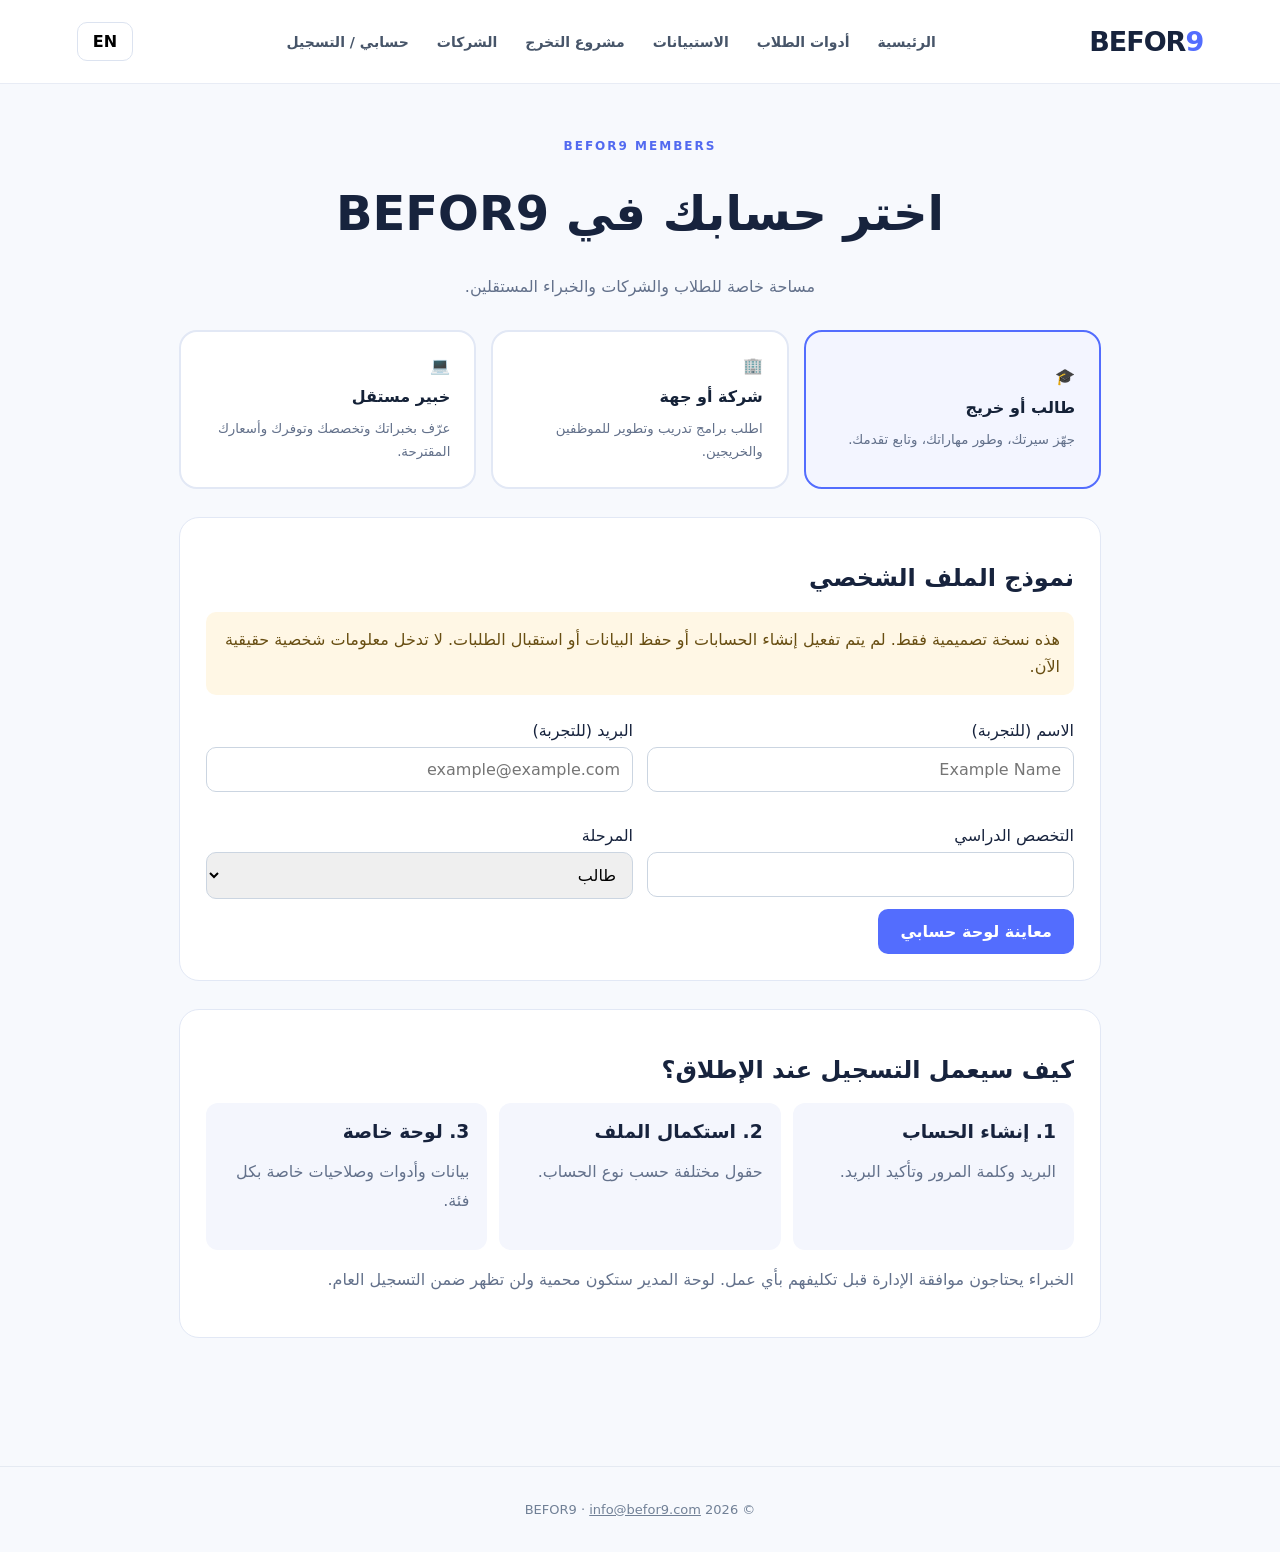
==== commit c9bf88f0: "Link graduation planner and synchronize navigation across BEFOR9" ====
--- a/accounts.html
+++ b/accounts.html
@@ -1,2 +1,2 @@
 <!doctype html><html lang="ar" dir="rtl"><head><meta charset="utf-8"><meta name="viewport" content="width=device-width,initial-scale=1"><title>BEFOR9 | Accounts</title><link rel="stylesheet" href="styles.css"><style>
-.ac-shell{max-width:1050px;margin:0 auto;padding:55px 5% 100px}.ac-title{text-align:center;margin-bottom:28px}.ac-title h1{font-size:clamp(30px,5vw,48px)}.ac-muted{color:#63718b;line-height:1.8}.ac-cards{display:grid;grid-template-columns:repeat(3,minmax(0,1fr));gap:15px}.ac-card{display:block;border:2px solid #e2e8f5;border-radius:18px;padding:24px;background:white;cursor:pointer;text-align:start;font:inherit;color:#152238}.ac-card[aria-pressed=true]{border-color:#536dfe;background:#f3f5ff}.ac-card strong{display:block;margin:12px 0}.ac-card small{color:#62708a;line-height:1.7;display:block}.ac-box{margin:28px 0;border:1px solid #e2e8f5;background:white;border-radius:20px;padding:26px}.ac-grid{display:grid;grid-template-columns:repeat(2,minmax(0,1fr));gap:14px}.ac-field{display:flex;flex-direction:column;gap:7px;margin:10px 0}.ac-field input,.ac-field select,.ac-field textarea{font:inherit;border:1px solid #cbd5e1;padding:12px;border-radius:10px;width:100%}.ac-field textarea{min-height:90px}.ac-primary{background:#536dfe;border:0;border-radius:10px;padding:13px 22px;color:white;font:inherit;font-weight:700;cursor:pointer}.ac-panel{background:#f5f7ff;border:1px solid #e1e6f6;border-radius:15px;padding:20px;margin-top:15px}.ac-panel[hidden],.ac-extra[hidden]{display:none}.ac-note{padding:14px;background:#fff7e5;border-radius:10px;color:#684e12;line-height:1.7}.ac-steps{display:grid;grid-template-columns:repeat(3,1fr);gap:12px}.ac-step{background:#f4f6fd;border-radius:12px;padding:18px}.ac-step h3{margin:0 0 8px}.ac-preview{margin-top:20px;padding:20px;border:1px dashed #bcc7df;border-radius:14px;background:#fafbff}.ac-preview h3{margin-top:0}@media(max-width:700px){.ac-cards,.ac-grid,.ac-steps{grid-template-columns:1fr}}</style></head><body><header class="site-header"><a class="brand" href="index.html">BEFOR<span>9</span></a><nav aria-label="Main"><a href="index.html" data-ar="الرئيسية" data-en="Home">الرئيسية</a><a href="toolkit.html" data-ar="أدوات الطلاب" data-en="Student Tools">أدوات الطلاب</a><a href="surveys.html" data-ar="الاستبيانات" data-en="Surveys">الاستبيانات</a><a href="corporate.html" data-ar="الشركات" data-en="Business">الشركات</a><a href="accounts.html" data-ar="حسابي / التسجيل" data-en="Account / Sign Up">حسابي / التسجيل</a></nav><button class="lang" id="ac-lang" type="button">EN</button></header><main class="ac-shell"><div class="ac-title"><div class="eyebrow">BEFOR9 MEMBERS</div><h1 data-ar="اختر حسابك في BEFOR9" data-en="Choose your BEFOR9 account">اختر حسابك في BEFOR9</h1><p class="ac-muted" data-ar="مساحة خاصة للطلاب والشركات والخبراء المستقلين." data-en="Dedicated experiences for learners, businesses and freelance experts.">مساحة خاصة للطلاب والشركات والخبراء المستقلين.</p></div><div class="ac-cards" role="group" aria-label="Account type"><button class="ac-card" type="button" data-role="student" aria-pressed="true"><span>🎓</span><strong data-ar="طالب أو خريج" data-en="Student / Graduate">طالب أو خريج</strong><small data-ar="جهّز سيرتك، وطور مهاراتك، وتابع تقدمك." data-en="Build your CV, skills and career progress.">جهّز سيرتك، وطور مهاراتك، وتابع تقدمك.</small></button><button class="ac-card" type="button" data-role="business" aria-pressed="false"><span>🏢</span><strong data-ar="شركة أو جهة" data-en="Business / Organization">شركة أو جهة</strong><small data-ar="اطلب برامج تدريب وتطوير للموظفين والخريجين." data-en="Request training and graduate development programs.">اطلب برامج تدريب وتطوير للموظفين والخريجين.</small></button><button class="ac-card" type="button" data-role="expert" aria-pressed="false"><span>💻</span><strong data-ar="خبير مستقل" data-en="Freelance Expert">خبير مستقل</strong><small data-ar="عرّف بخبراتك وتخصصك وتوفرك وأسعارك المقترحة." data-en="Share your skills, availability and proposed rates.">عرّف بخبراتك وتخصصك وتوفرك وأسعارك المقترحة.</small></button></div><section class="ac-box"><h2 data-ar="نموذج الملف الشخصي" data-en="Profile Preview">نموذج الملف الشخصي</h2><p class="ac-note" data-ar="هذه نسخة تصميمية فقط. لم يتم تفعيل إنشاء الحسابات أو حفظ البيانات أو استقبال الطلبات. لا تدخل معلومات شخصية حقيقية الآن." data-en="Design preview only. Account creation, data storage and application submission are not enabled. Do not enter real personal information yet.">هذه نسخة تصميمية فقط. لم يتم تفعيل إنشاء الحسابات أو حفظ البيانات أو استقبال الطلبات. لا تدخل معلومات شخصية حقيقية الآن.</p><form id="ac-form" autocomplete="off"><div class="ac-grid"><label class="ac-field"><span data-ar="الاسم (للتجربة)" data-en="Name (demo)">الاسم (للتجربة)</span><input name="name" maxlength="80" placeholder="Example Name"></label><label class="ac-field"><span data-ar="البريد (للتجربة)" data-en="Email (demo)">البريد (للتجربة)</span><input type="email" name="email" placeholder="example@example.com"></label><label class="ac-field ac-extra" data-for="student"><span data-ar="التخصص الدراسي" data-en="Field of study">التخصص الدراسي</span><input name="major" maxlength="80"></label><label class="ac-field ac-extra" data-for="student"><span data-ar="المرحلة" data-en="Stage">المرحلة</span><select name="stage"><option value="student" data-ar="طالب" data-en="Student">طالب</option><option value="graduate" data-ar="خريج" data-en="Graduate">خريج</option></select></label><label class="ac-field ac-extra" data-for="business" hidden><span data-ar="اسم الجهة" data-en="Organization">اسم الجهة</span><input name="organization" maxlength="100"></label><label class="ac-field ac-extra" data-for="business" hidden><span data-ar="نوع الطلب" data-en="Request type">نوع الطلب</span><select name="service"><option data-ar="تدريب الموظفين" data-en="Employee training">تدريب الموظفين</option><option data-ar="تطوير الخريجين" data-en="Graduate development">تطوير الخريجين</option><option data-ar="تعاون مؤسسي" data-en="Partnership">تعاون مؤسسي</option></select></label><label class="ac-field ac-extra" data-for="expert" hidden><span data-ar="الدولة" data-en="Country">الدولة</span><input name="country" maxlength="70"></label><label class="ac-field ac-extra" data-for="expert" hidden><span data-ar="التخصص المهني" data-en="Professional specialty">التخصص المهني</span><input name="specialty" maxlength="100"></label><label class="ac-field ac-extra" data-for="expert" hidden><span data-ar="السعر المقترح للساعة (عملة يحددها الخبير لاحقًا)" data-en="Proposed hourly rate (currency to be set later)">السعر المقترح للساعة (عملة يحددها الخبير لاحقًا)</span><input type="number" name="rate" min="0" step="0.01"></label><label class="ac-field ac-extra" data-for="expert" hidden><span data-ar="التوفر الأسبوعي بالساعات" data-en="Weekly availability (hours)">التوفر الأسبوعي بالساعات</span><input type="number" name="hours" min="0" max="168"></label></div><button type="button" class="ac-primary" id="ac-preview" data-ar="معاينة لوحة حسابي" data-en="Preview My Dashboard">معاينة لوحة حسابي</button></form><div id="ac-result" class="ac-preview" hidden aria-live="polite"></div></section><section class="ac-box"><h2 data-ar="كيف سيعمل التسجيل عند الإطلاق؟" data-en="How sign-up will work at launch">كيف سيعمل التسجيل عند الإطلاق؟</h2><div class="ac-steps"><div class="ac-step"><h3 data-ar="1. إنشاء الحساب" data-en="1. Create account">1. إنشاء الحساب</h3><p class="ac-muted" data-ar="البريد وكلمة المرور وتأكيد البريد." data-en="Email, password and verification.">البريد وكلمة المرور وتأكيد البريد.</p></div><div class="ac-step"><h3 data-ar="2. استكمال الملف" data-en="2. Complete profile">2. استكمال الملف</h3><p class="ac-muted" data-ar="حقول مختلفة حسب نوع الحساب." data-en="Fields tailored to the account type.">حقول مختلفة حسب نوع الحساب.</p></div><div class="ac-step"><h3 data-ar="3. لوحة خاصة" data-en="3. Dedicated dashboard">3. لوحة خاصة</h3><p class="ac-muted" data-ar="بيانات وأدوات وصلاحيات خاصة بكل فئة." data-en="Tools and access tailored to each role.">بيانات وأدوات وصلاحيات خاصة بكل فئة.</p></div></div><p class="ac-muted" data-ar="الخبراء يحتاجون موافقة الإدارة قبل تكليفهم بأي عمل. لوحة المدير ستكون محمية ولن تظهر ضمن التسجيل العام." data-en="Experts will require admin approval before assignments. The admin dashboard will be protected and not publicly registrable.">الخبراء يحتاجون موافقة الإدارة قبل تكليفهم بأي عمل. لوحة المدير ستكون محمية ولن تظهر ضمن التسجيل العام.</p></section></main><footer>© 2026 BEFOR9 · <a href="mailto:info@befor9.com">info@befor9.com</a></footer><script src="accounts.js?v=1"></script></body></html>+.ac-shell{max-width:1050px;margin:0 auto;padding:55px 5% 100px}.ac-title{text-align:center;margin-bottom:28px}.ac-title h1{font-size:clamp(30px,5vw,48px)}.ac-muted{color:#63718b;line-height:1.8}.ac-cards{display:grid;grid-template-columns:repeat(3,minmax(0,1fr));gap:15px}.ac-card{display:block;border:2px solid #e2e8f5;border-radius:18px;padding:24px;background:white;cursor:pointer;text-align:start;font:inherit;color:#152238}.ac-card[aria-pressed=true]{border-color:#536dfe;background:#f3f5ff}.ac-card strong{display:block;margin:12px 0}.ac-card small{color:#62708a;line-height:1.7;display:block}.ac-box{margin:28px 0;border:1px solid #e2e8f5;background:white;border-radius:20px;padding:26px}.ac-grid{display:grid;grid-template-columns:repeat(2,minmax(0,1fr));gap:14px}.ac-field{display:flex;flex-direction:column;gap:7px;margin:10px 0}.ac-field input,.ac-field select,.ac-field textarea{font:inherit;border:1px solid #cbd5e1;padding:12px;border-radius:10px;width:100%}.ac-field textarea{min-height:90px}.ac-primary{background:#536dfe;border:0;border-radius:10px;padding:13px 22px;color:white;font:inherit;font-weight:700;cursor:pointer}.ac-panel{background:#f5f7ff;border:1px solid #e1e6f6;border-radius:15px;padding:20px;margin-top:15px}.ac-panel[hidden],.ac-extra[hidden]{display:none}.ac-note{padding:14px;background:#fff7e5;border-radius:10px;color:#684e12;line-height:1.7}.ac-steps{display:grid;grid-template-columns:repeat(3,1fr);gap:12px}.ac-step{background:#f4f6fd;border-radius:12px;padding:18px}.ac-step h3{margin:0 0 8px}.ac-preview{margin-top:20px;padding:20px;border:1px dashed #bcc7df;border-radius:14px;background:#fafbff}.ac-preview h3{margin-top:0}@media(max-width:700px){.ac-cards,.ac-grid,.ac-steps{grid-template-columns:1fr}}</style></head><body><header class="site-header"><a class="brand" href="index.html">BEFOR<span>9</span></a><nav aria-label="Main"><a href="index.html" data-ar="الرئيسية" data-en="Home">الرئيسية</a><a href="toolkit.html" data-ar="أدوات الطلاب" data-en="Student Tools">أدوات الطلاب</a><a href="surveys.html" data-ar="الاستبيانات" data-en="Surveys">الاستبيانات</a><a href="graduation.html" data-ar="مشروع التخرج" data-en="Graduation Project">مشروع التخرج</a><a href="corporate.html" data-ar="الشركات" data-en="Business">الشركات</a><a href="accounts.html" data-ar="حسابي / التسجيل" data-en="Account / Sign Up">حسابي / التسجيل</a></nav><button class="lang" id="ac-lang" type="button">EN</button></header><main class="ac-shell"><div class="ac-title"><div class="eyebrow">BEFOR9 MEMBERS</div><h1 data-ar="اختر حسابك في BEFOR9" data-en="Choose your BEFOR9 account">اختر حسابك في BEFOR9</h1><p class="ac-muted" data-ar="مساحة خاصة للطلاب والشركات والخبراء المستقلين." data-en="Dedicated experiences for learners, businesses and freelance experts.">مساحة خاصة للطلاب والشركات والخبراء المستقلين.</p></div><div class="ac-cards" role="group" aria-label="Account type"><button class="ac-card" type="button" data-role="student" aria-pressed="true"><span>🎓</span><strong data-ar="طالب أو خريج" data-en="Student / Graduate">طالب أو خريج</strong><small data-ar="جهّز سيرتك، وطور مهاراتك، وتابع تقدمك." data-en="Build your CV, skills and career progress.">جهّز سيرتك، وطور مهاراتك، وتابع تقدمك.</small></button><button class="ac-card" type="button" data-role="business" aria-pressed="false"><span>🏢</span><strong data-ar="شركة أو جهة" data-en="Business / Organization">شركة أو جهة</strong><small data-ar="اطلب برامج تدريب وتطوير للموظفين والخريجين." data-en="Request training and graduate development programs.">اطلب برامج تدريب وتطوير للموظفين والخريجين.</small></button><button class="ac-card" type="button" data-role="expert" aria-pressed="false"><span>💻</span><strong data-ar="خبير مستقل" data-en="Freelance Expert">خبير مستقل</strong><small data-ar="عرّف بخبراتك وتخصصك وتوفرك وأسعارك المقترحة." data-en="Share your skills, availability and proposed rates.">عرّف بخبراتك وتخصصك وتوفرك وأسعارك المقترحة.</small></button></div><section class="ac-box"><h2 data-ar="نموذج الملف الشخصي" data-en="Profile Preview">نموذج الملف الشخصي</h2><p class="ac-note" data-ar="هذه نسخة تصميمية فقط. لم يتم تفعيل إنشاء الحسابات أو حفظ البيانات أو استقبال الطلبات. لا تدخل معلومات شخصية حقيقية الآن." data-en="Design preview only. Account creation, data storage and application submission are not enabled. Do not enter real personal information yet.">هذه نسخة تصميمية فقط. لم يتم تفعيل إنشاء الحسابات أو حفظ البيانات أو استقبال الطلبات. لا تدخل معلومات شخصية حقيقية الآن.</p><form id="ac-form" autocomplete="off"><div class="ac-grid"><label class="ac-field"><span data-ar="الاسم (للتجربة)" data-en="Name (demo)">الاسم (للتجربة)</span><input name="name" maxlength="80" placeholder="Example Name"></label><label class="ac-field"><span data-ar="البريد (للتجربة)" data-en="Email (demo)">البريد (للتجربة)</span><input type="email" name="email" placeholder="example@example.com"></label><label class="ac-field ac-extra" data-for="student"><span data-ar="التخصص الدراسي" data-en="Field of study">التخصص الدراسي</span><input name="major" maxlength="80"></label><label class="ac-field ac-extra" data-for="student"><span data-ar="المرحلة" data-en="Stage">المرحلة</span><select name="stage"><option value="student" data-ar="طالب" data-en="Student">طالب</option><option value="graduate" data-ar="خريج" data-en="Graduate">خريج</option></select></label><label class="ac-field ac-extra" data-for="business" hidden><span data-ar="اسم الجهة" data-en="Organization">اسم الجهة</span><input name="organization" maxlength="100"></label><label class="ac-field ac-extra" data-for="business" hidden><span data-ar="نوع الطلب" data-en="Request type">نوع الطلب</span><select name="service"><option data-ar="تدريب الموظفين" data-en="Employee training">تدريب الموظفين</option><option data-ar="تطوير الخريجين" data-en="Graduate development">تطوير الخريجين</option><option data-ar="تعاون مؤسسي" data-en="Partnership">تعاون مؤسسي</option></select></label><label class="ac-field ac-extra" data-for="expert" hidden><span data-ar="الدولة" data-en="Country">الدولة</span><input name="country" maxlength="70"></label><label class="ac-field ac-extra" data-for="expert" hidden><span data-ar="التخصص المهني" data-en="Professional specialty">التخصص المهني</span><input name="specialty" maxlength="100"></label><label class="ac-field ac-extra" data-for="expert" hidden><span data-ar="السعر المقترح للساعة (عملة يحددها الخبير لاحقًا)" data-en="Proposed hourly rate (currency to be set later)">السعر المقترح للساعة (عملة يحددها الخبير لاحقًا)</span><input type="number" name="rate" min="0" step="0.01"></label><label class="ac-field ac-extra" data-for="expert" hidden><span data-ar="التوفر الأسبوعي بالساعات" data-en="Weekly availability (hours)">التوفر الأسبوعي بالساعات</span><input type="number" name="hours" min="0" max="168"></label></div><button type="button" class="ac-primary" id="ac-preview" data-ar="معاينة لوحة حسابي" data-en="Preview My Dashboard">معاينة لوحة حسابي</button></form><div id="ac-result" class="ac-preview" hidden aria-live="polite"></div></section><section class="ac-box"><h2 data-ar="كيف سيعمل التسجيل عند الإطلاق؟" data-en="How sign-up will work at launch">كيف سيعمل التسجيل عند الإطلاق؟</h2><div class="ac-steps"><div class="ac-step"><h3 data-ar="1. إنشاء الحساب" data-en="1. Create account">1. إنشاء الحساب</h3><p class="ac-muted" data-ar="البريد وكلمة المرور وتأكيد البريد." data-en="Email, password and verification.">البريد وكلمة المرور وتأكيد البريد.</p></div><div class="ac-step"><h3 data-ar="2. استكمال الملف" data-en="2. Complete profile">2. استكمال الملف</h3><p class="ac-muted" data-ar="حقول مختلفة حسب نوع الحساب." data-en="Fields tailored to the account type.">حقول مختلفة حسب نوع الحساب.</p></div><div class="ac-step"><h3 data-ar="3. لوحة خاصة" data-en="3. Dedicated dashboard">3. لوحة خاصة</h3><p class="ac-muted" data-ar="بيانات وأدوات وصلاحيات خاصة بكل فئة." data-en="Tools and access tailored to each role.">بيانات وأدوات وصلاحيات خاصة بكل فئة.</p></div></div><p class="ac-muted" data-ar="الخبراء يحتاجون موافقة الإدارة قبل تكليفهم بأي عمل. لوحة المدير ستكون محمية ولن تظهر ضمن التسجيل العام." data-en="Experts will require admin approval before assignments. The admin dashboard will be protected and not publicly registrable.">الخبراء يحتاجون موافقة الإدارة قبل تكليفهم بأي عمل. لوحة المدير ستكون محمية ولن تظهر ضمن التسجيل العام.</p></section></main><footer>© 2026 BEFOR9 · <a href="mailto:info@befor9.com">info@befor9.com</a></footer><script src="accounts.js?v=1"></script></body></html>
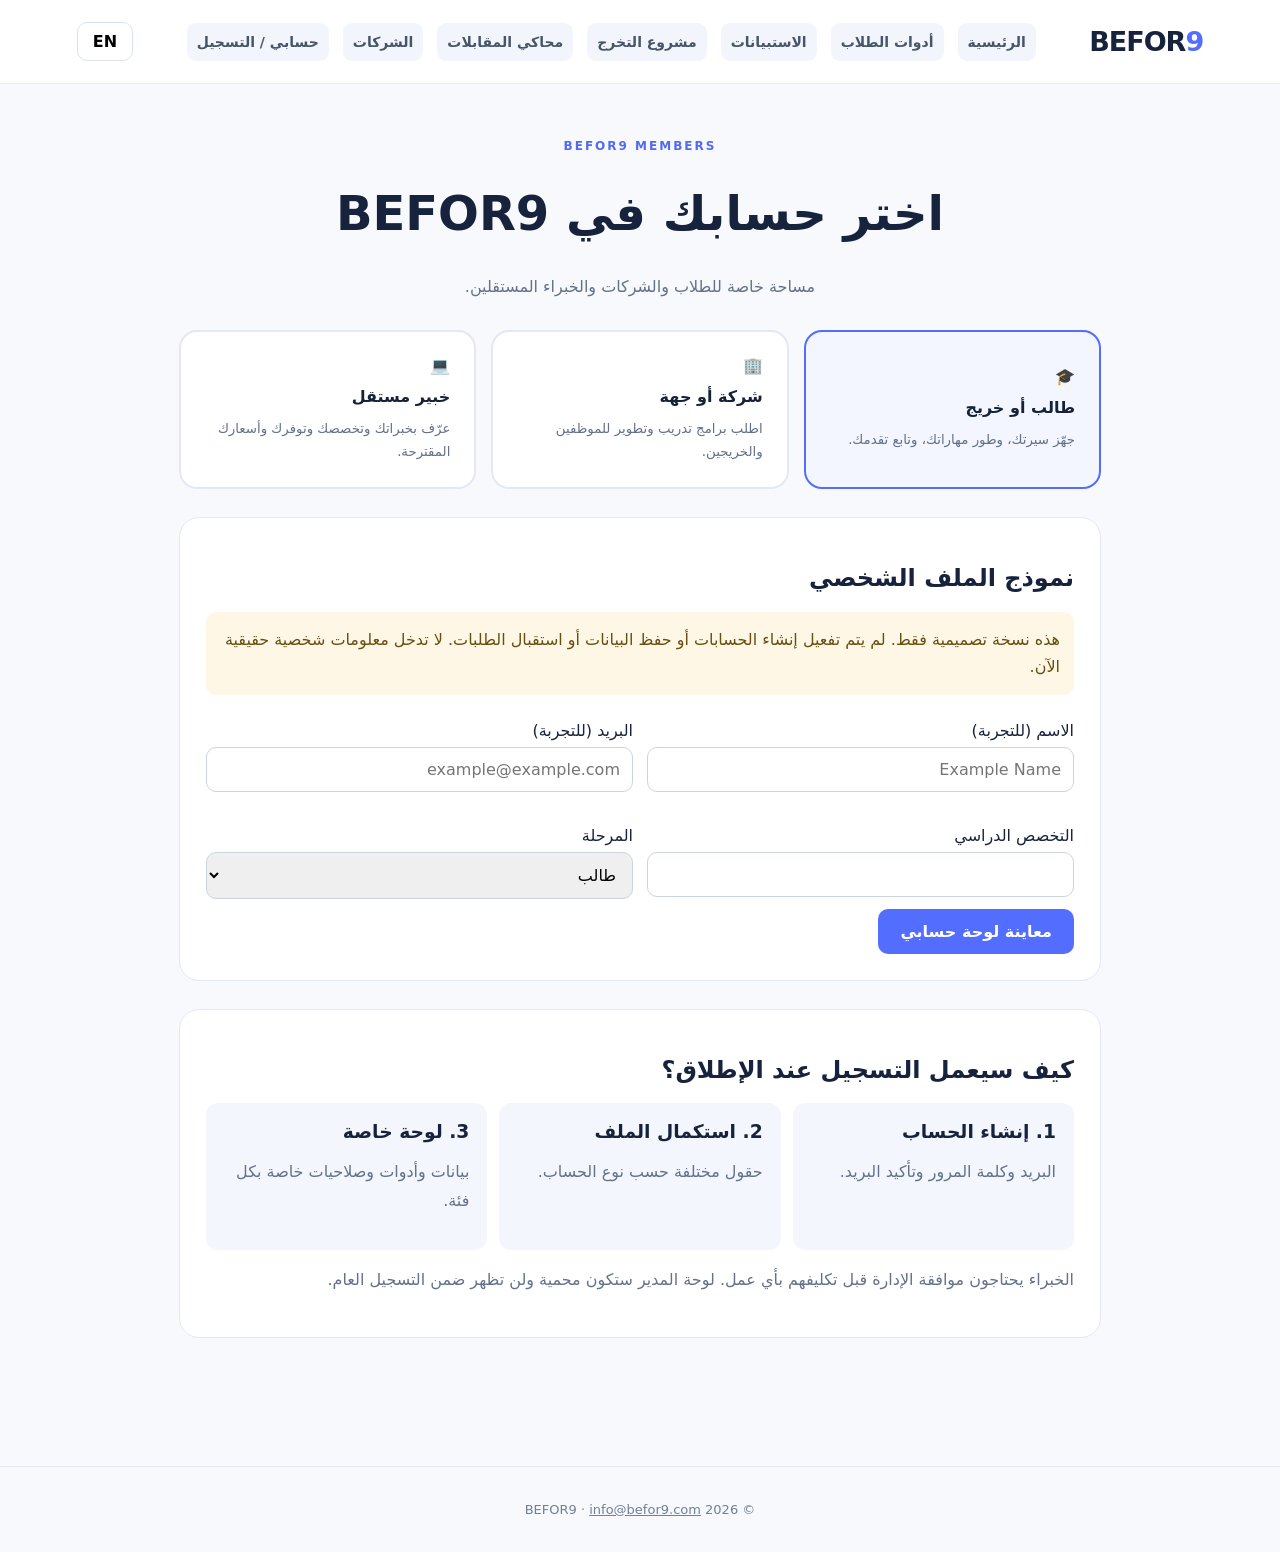
==== commit fb2e65ba: "Add interview simulator to shared navigation across all pages" ====
--- a/accounts.html
+++ b/accounts.html
@@ -1,2 +1,2 @@
 <!doctype html><html lang="ar" dir="rtl"><head><meta charset="utf-8"><meta name="viewport" content="width=device-width,initial-scale=1"><title>BEFOR9 | Accounts</title><link rel="stylesheet" href="styles.css"><style>
-.ac-shell{max-width:1050px;margin:0 auto;padding:55px 5% 100px}.ac-title{text-align:center;margin-bottom:28px}.ac-title h1{font-size:clamp(30px,5vw,48px)}.ac-muted{color:#63718b;line-height:1.8}.ac-cards{display:grid;grid-template-columns:repeat(3,minmax(0,1fr));gap:15px}.ac-card{display:block;border:2px solid #e2e8f5;border-radius:18px;padding:24px;background:white;cursor:pointer;text-align:start;font:inherit;color:#152238}.ac-card[aria-pressed=true]{border-color:#536dfe;background:#f3f5ff}.ac-card strong{display:block;margin:12px 0}.ac-card small{color:#62708a;line-height:1.7;display:block}.ac-box{margin:28px 0;border:1px solid #e2e8f5;background:white;border-radius:20px;padding:26px}.ac-grid{display:grid;grid-template-columns:repeat(2,minmax(0,1fr));gap:14px}.ac-field{display:flex;flex-direction:column;gap:7px;margin:10px 0}.ac-field input,.ac-field select,.ac-field textarea{font:inherit;border:1px solid #cbd5e1;padding:12px;border-radius:10px;width:100%}.ac-field textarea{min-height:90px}.ac-primary{background:#536dfe;border:0;border-radius:10px;padding:13px 22px;color:white;font:inherit;font-weight:700;cursor:pointer}.ac-panel{background:#f5f7ff;border:1px solid #e1e6f6;border-radius:15px;padding:20px;margin-top:15px}.ac-panel[hidden],.ac-extra[hidden]{display:none}.ac-note{padding:14px;background:#fff7e5;border-radius:10px;color:#684e12;line-height:1.7}.ac-steps{display:grid;grid-template-columns:repeat(3,1fr);gap:12px}.ac-step{background:#f4f6fd;border-radius:12px;padding:18px}.ac-step h3{margin:0 0 8px}.ac-preview{margin-top:20px;padding:20px;border:1px dashed #bcc7df;border-radius:14px;background:#fafbff}.ac-preview h3{margin-top:0}@media(max-width:700px){.ac-cards,.ac-grid,.ac-steps{grid-template-columns:1fr}}</style></head><body><header class="site-header"><a class="brand" href="index.html">BEFOR<span>9</span></a><nav aria-label="Main"><a href="index.html" data-ar="الرئيسية" data-en="Home">الرئيسية</a><a href="toolkit.html" data-ar="أدوات الطلاب" data-en="Student Tools">أدوات الطلاب</a><a href="surveys.html" data-ar="الاستبيانات" data-en="Surveys">الاستبيانات</a><a href="graduation.html" data-ar="مشروع التخرج" data-en="Graduation Project">مشروع التخرج</a><a href="corporate.html" data-ar="الشركات" data-en="Business">الشركات</a><a href="accounts.html" data-ar="حسابي / التسجيل" data-en="Account / Sign Up">حسابي / التسجيل</a></nav><button class="lang" id="ac-lang" type="button">EN</button></header><main class="ac-shell"><div class="ac-title"><div class="eyebrow">BEFOR9 MEMBERS</div><h1 data-ar="اختر حسابك في BEFOR9" data-en="Choose your BEFOR9 account">اختر حسابك في BEFOR9</h1><p class="ac-muted" data-ar="مساحة خاصة للطلاب والشركات والخبراء المستقلين." data-en="Dedicated experiences for learners, businesses and freelance experts.">مساحة خاصة للطلاب والشركات والخبراء المستقلين.</p></div><div class="ac-cards" role="group" aria-label="Account type"><button class="ac-card" type="button" data-role="student" aria-pressed="true"><span>🎓</span><strong data-ar="طالب أو خريج" data-en="Student / Graduate">طالب أو خريج</strong><small data-ar="جهّز سيرتك، وطور مهاراتك، وتابع تقدمك." data-en="Build your CV, skills and career progress.">جهّز سيرتك، وطور مهاراتك، وتابع تقدمك.</small></button><button class="ac-card" type="button" data-role="business" aria-pressed="false"><span>🏢</span><strong data-ar="شركة أو جهة" data-en="Business / Organization">شركة أو جهة</strong><small data-ar="اطلب برامج تدريب وتطوير للموظفين والخريجين." data-en="Request training and graduate development programs.">اطلب برامج تدريب وتطوير للموظفين والخريجين.</small></button><button class="ac-card" type="button" data-role="expert" aria-pressed="false"><span>💻</span><strong data-ar="خبير مستقل" data-en="Freelance Expert">خبير مستقل</strong><small data-ar="عرّف بخبراتك وتخصصك وتوفرك وأسعارك المقترحة." data-en="Share your skills, availability and proposed rates.">عرّف بخبراتك وتخصصك وتوفرك وأسعارك المقترحة.</small></button></div><section class="ac-box"><h2 data-ar="نموذج الملف الشخصي" data-en="Profile Preview">نموذج الملف الشخصي</h2><p class="ac-note" data-ar="هذه نسخة تصميمية فقط. لم يتم تفعيل إنشاء الحسابات أو حفظ البيانات أو استقبال الطلبات. لا تدخل معلومات شخصية حقيقية الآن." data-en="Design preview only. Account creation, data storage and application submission are not enabled. Do not enter real personal information yet.">هذه نسخة تصميمية فقط. لم يتم تفعيل إنشاء الحسابات أو حفظ البيانات أو استقبال الطلبات. لا تدخل معلومات شخصية حقيقية الآن.</p><form id="ac-form" autocomplete="off"><div class="ac-grid"><label class="ac-field"><span data-ar="الاسم (للتجربة)" data-en="Name (demo)">الاسم (للتجربة)</span><input name="name" maxlength="80" placeholder="Example Name"></label><label class="ac-field"><span data-ar="البريد (للتجربة)" data-en="Email (demo)">البريد (للتجربة)</span><input type="email" name="email" placeholder="example@example.com"></label><label class="ac-field ac-extra" data-for="student"><span data-ar="التخصص الدراسي" data-en="Field of study">التخصص الدراسي</span><input name="major" maxlength="80"></label><label class="ac-field ac-extra" data-for="student"><span data-ar="المرحلة" data-en="Stage">المرحلة</span><select name="stage"><option value="student" data-ar="طالب" data-en="Student">طالب</option><option value="graduate" data-ar="خريج" data-en="Graduate">خريج</option></select></label><label class="ac-field ac-extra" data-for="business" hidden><span data-ar="اسم الجهة" data-en="Organization">اسم الجهة</span><input name="organization" maxlength="100"></label><label class="ac-field ac-extra" data-for="business" hidden><span data-ar="نوع الطلب" data-en="Request type">نوع الطلب</span><select name="service"><option data-ar="تدريب الموظفين" data-en="Employee training">تدريب الموظفين</option><option data-ar="تطوير الخريجين" data-en="Graduate development">تطوير الخريجين</option><option data-ar="تعاون مؤسسي" data-en="Partnership">تعاون مؤسسي</option></select></label><label class="ac-field ac-extra" data-for="expert" hidden><span data-ar="الدولة" data-en="Country">الدولة</span><input name="country" maxlength="70"></label><label class="ac-field ac-extra" data-for="expert" hidden><span data-ar="التخصص المهني" data-en="Professional specialty">التخصص المهني</span><input name="specialty" maxlength="100"></label><label class="ac-field ac-extra" data-for="expert" hidden><span data-ar="السعر المقترح للساعة (عملة يحددها الخبير لاحقًا)" data-en="Proposed hourly rate (currency to be set later)">السعر المقترح للساعة (عملة يحددها الخبير لاحقًا)</span><input type="number" name="rate" min="0" step="0.01"></label><label class="ac-field ac-extra" data-for="expert" hidden><span data-ar="التوفر الأسبوعي بالساعات" data-en="Weekly availability (hours)">التوفر الأسبوعي بالساعات</span><input type="number" name="hours" min="0" max="168"></label></div><button type="button" class="ac-primary" id="ac-preview" data-ar="معاينة لوحة حسابي" data-en="Preview My Dashboard">معاينة لوحة حسابي</button></form><div id="ac-result" class="ac-preview" hidden aria-live="polite"></div></section><section class="ac-box"><h2 data-ar="كيف سيعمل التسجيل عند الإطلاق؟" data-en="How sign-up will work at launch">كيف سيعمل التسجيل عند الإطلاق؟</h2><div class="ac-steps"><div class="ac-step"><h3 data-ar="1. إنشاء الحساب" data-en="1. Create account">1. إنشاء الحساب</h3><p class="ac-muted" data-ar="البريد وكلمة المرور وتأكيد البريد." data-en="Email, password and verification.">البريد وكلمة المرور وتأكيد البريد.</p></div><div class="ac-step"><h3 data-ar="2. استكمال الملف" data-en="2. Complete profile">2. استكمال الملف</h3><p class="ac-muted" data-ar="حقول مختلفة حسب نوع الحساب." data-en="Fields tailored to the account type.">حقول مختلفة حسب نوع الحساب.</p></div><div class="ac-step"><h3 data-ar="3. لوحة خاصة" data-en="3. Dedicated dashboard">3. لوحة خاصة</h3><p class="ac-muted" data-ar="بيانات وأدوات وصلاحيات خاصة بكل فئة." data-en="Tools and access tailored to each role.">بيانات وأدوات وصلاحيات خاصة بكل فئة.</p></div></div><p class="ac-muted" data-ar="الخبراء يحتاجون موافقة الإدارة قبل تكليفهم بأي عمل. لوحة المدير ستكون محمية ولن تظهر ضمن التسجيل العام." data-en="Experts will require admin approval before assignments. The admin dashboard will be protected and not publicly registrable.">الخبراء يحتاجون موافقة الإدارة قبل تكليفهم بأي عمل. لوحة المدير ستكون محمية ولن تظهر ضمن التسجيل العام.</p></section></main><footer>© 2026 BEFOR9 · <a href="mailto:info@befor9.com">info@befor9.com</a></footer><script src="accounts.js?v=1"></script></body></html>+.ac-shell{max-width:1050px;margin:0 auto;padding:55px 5% 100px}.ac-title{text-align:center;margin-bottom:28px}.ac-title h1{font-size:clamp(30px,5vw,48px)}.ac-muted{color:#63718b;line-height:1.8}.ac-cards{display:grid;grid-template-columns:repeat(3,minmax(0,1fr));gap:15px}.ac-card{display:block;border:2px solid #e2e8f5;border-radius:18px;padding:24px;background:white;cursor:pointer;text-align:start;font:inherit;color:#152238}.ac-card[aria-pressed=true]{border-color:#536dfe;background:#f3f5ff}.ac-card strong{display:block;margin:12px 0}.ac-card small{color:#62708a;line-height:1.7;display:block}.ac-box{margin:28px 0;border:1px solid #e2e8f5;background:white;border-radius:20px;padding:26px}.ac-grid{display:grid;grid-template-columns:repeat(2,minmax(0,1fr));gap:14px}.ac-field{display:flex;flex-direction:column;gap:7px;margin:10px 0}.ac-field input,.ac-field select,.ac-field textarea{font:inherit;border:1px solid #cbd5e1;padding:12px;border-radius:10px;width:100%}.ac-field textarea{min-height:90px}.ac-primary{background:#536dfe;border:0;border-radius:10px;padding:13px 22px;color:white;font:inherit;font-weight:700;cursor:pointer}.ac-panel{background:#f5f7ff;border:1px solid #e1e6f6;border-radius:15px;padding:20px;margin-top:15px}.ac-panel[hidden],.ac-extra[hidden]{display:none}.ac-note{padding:14px;background:#fff7e5;border-radius:10px;color:#684e12;line-height:1.7}.ac-steps{display:grid;grid-template-columns:repeat(3,1fr);gap:12px}.ac-step{background:#f4f6fd;border-radius:12px;padding:18px}.ac-step h3{margin:0 0 8px}.ac-preview{margin-top:20px;padding:20px;border:1px dashed #bcc7df;border-radius:14px;background:#fafbff}.ac-preview h3{margin-top:0}@media(max-width:700px){.ac-cards,.ac-grid,.ac-steps{grid-template-columns:1fr}}</style></head><body><header class="site-header"><a class="brand" href="index.html">BEFOR<span>9</span></a><nav aria-label="Main"><a href="index.html" data-ar="الرئيسية" data-en="Home">الرئيسية</a><a href="toolkit.html" data-ar="أدوات الطلاب" data-en="Student Tools">أدوات الطلاب</a><a href="surveys.html" data-ar="الاستبيانات" data-en="Surveys">الاستبيانات</a><a href="graduation.html" data-ar="مشروع التخرج" data-en="Graduation Project">مشروع التخرج</a><a href="interview.html" data-ar="محاكي المقابلات" data-en="Interview Simulator">محاكي المقابلات</a><a href="corporate.html" data-ar="الشركات" data-en="Business">الشركات</a><a href="accounts.html" data-ar="حسابي / التسجيل" data-en="Account / Sign Up">حسابي / التسجيل</a></nav><button class="lang" id="ac-lang" type="button">EN</button></header><main class="ac-shell"><div class="ac-title"><div class="eyebrow">BEFOR9 MEMBERS</div><h1 data-ar="اختر حسابك في BEFOR9" data-en="Choose your BEFOR9 account">اختر حسابك في BEFOR9</h1><p class="ac-muted" data-ar="مساحة خاصة للطلاب والشركات والخبراء المستقلين." data-en="Dedicated experiences for learners, businesses and freelance experts.">مساحة خاصة للطلاب والشركات والخبراء المستقلين.</p></div><div class="ac-cards" role="group" aria-label="Account type"><button class="ac-card" type="button" data-role="student" aria-pressed="true"><span>🎓</span><strong data-ar="طالب أو خريج" data-en="Student / Graduate">طالب أو خريج</strong><small data-ar="جهّز سيرتك، وطور مهاراتك، وتابع تقدمك." data-en="Build your CV, skills and career progress.">جهّز سيرتك، وطور مهاراتك، وتابع تقدمك.</small></button><button class="ac-card" type="button" data-role="business" aria-pressed="false"><span>🏢</span><strong data-ar="شركة أو جهة" data-en="Business / Organization">شركة أو جهة</strong><small data-ar="اطلب برامج تدريب وتطوير للموظفين والخريجين." data-en="Request training and graduate development programs.">اطلب برامج تدريب وتطوير للموظفين والخريجين.</small></button><button class="ac-card" type="button" data-role="expert" aria-pressed="false"><span>💻</span><strong data-ar="خبير مستقل" data-en="Freelance Expert">خبير مستقل</strong><small data-ar="عرّف بخبراتك وتخصصك وتوفرك وأسعارك المقترحة." data-en="Share your skills, availability and proposed rates.">عرّف بخبراتك وتخصصك وتوفرك وأسعارك المقترحة.</small></button></div><section class="ac-box"><h2 data-ar="نموذج الملف الشخصي" data-en="Profile Preview">نموذج الملف الشخصي</h2><p class="ac-note" data-ar="هذه نسخة تصميمية فقط. لم يتم تفعيل إنشاء الحسابات أو حفظ البيانات أو استقبال الطلبات. لا تدخل معلومات شخصية حقيقية الآن." data-en="Design preview only. Account creation, data storage and application submission are not enabled. Do not enter real personal information yet.">هذه نسخة تصميمية فقط. لم يتم تفعيل إنشاء الحسابات أو حفظ البيانات أو استقبال الطلبات. لا تدخل معلومات شخصية حقيقية الآن.</p><form id="ac-form" autocomplete="off"><div class="ac-grid"><label class="ac-field"><span data-ar="الاسم (للتجربة)" data-en="Name (demo)">الاسم (للتجربة)</span><input name="name" maxlength="80" placeholder="Example Name"></label><label class="ac-field"><span data-ar="البريد (للتجربة)" data-en="Email (demo)">البريد (للتجربة)</span><input type="email" name="email" placeholder="example@example.com"></label><label class="ac-field ac-extra" data-for="student"><span data-ar="التخصص الدراسي" data-en="Field of study">التخصص الدراسي</span><input name="major" maxlength="80"></label><label class="ac-field ac-extra" data-for="student"><span data-ar="المرحلة" data-en="Stage">المرحلة</span><select name="stage"><option value="student" data-ar="طالب" data-en="Student">طالب</option><option value="graduate" data-ar="خريج" data-en="Graduate">خريج</option></select></label><label class="ac-field ac-extra" data-for="business" hidden><span data-ar="اسم الجهة" data-en="Organization">اسم الجهة</span><input name="organization" maxlength="100"></label><label class="ac-field ac-extra" data-for="business" hidden><span data-ar="نوع الطلب" data-en="Request type">نوع الطلب</span><select name="service"><option data-ar="تدريب الموظفين" data-en="Employee training">تدريب الموظفين</option><option data-ar="تطوير الخريجين" data-en="Graduate development">تطوير الخريجين</option><option data-ar="تعاون مؤسسي" data-en="Partnership">تعاون مؤسسي</option></select></label><label class="ac-field ac-extra" data-for="expert" hidden><span data-ar="الدولة" data-en="Country">الدولة</span><input name="country" maxlength="70"></label><label class="ac-field ac-extra" data-for="expert" hidden><span data-ar="التخصص المهني" data-en="Professional specialty">التخصص المهني</span><input name="specialty" maxlength="100"></label><label class="ac-field ac-extra" data-for="expert" hidden><span data-ar="السعر المقترح للساعة (عملة يحددها الخبير لاحقًا)" data-en="Proposed hourly rate (currency to be set later)">السعر المقترح للساعة (عملة يحددها الخبير لاحقًا)</span><input type="number" name="rate" min="0" step="0.01"></label><label class="ac-field ac-extra" data-for="expert" hidden><span data-ar="التوفر الأسبوعي بالساعات" data-en="Weekly availability (hours)">التوفر الأسبوعي بالساعات</span><input type="number" name="hours" min="0" max="168"></label></div><button type="button" class="ac-primary" id="ac-preview" data-ar="معاينة لوحة حسابي" data-en="Preview My Dashboard">معاينة لوحة حسابي</button></form><div id="ac-result" class="ac-preview" hidden aria-live="polite"></div></section><section class="ac-box"><h2 data-ar="كيف سيعمل التسجيل عند الإطلاق؟" data-en="How sign-up will work at launch">كيف سيعمل التسجيل عند الإطلاق؟</h2><div class="ac-steps"><div class="ac-step"><h3 data-ar="1. إنشاء الحساب" data-en="1. Create account">1. إنشاء الحساب</h3><p class="ac-muted" data-ar="البريد وكلمة المرور وتأكيد البريد." data-en="Email, password and verification.">البريد وكلمة المرور وتأكيد البريد.</p></div><div class="ac-step"><h3 data-ar="2. استكمال الملف" data-en="2. Complete profile">2. استكمال الملف</h3><p class="ac-muted" data-ar="حقول مختلفة حسب نوع الحساب." data-en="Fields tailored to the account type.">حقول مختلفة حسب نوع الحساب.</p></div><div class="ac-step"><h3 data-ar="3. لوحة خاصة" data-en="3. Dedicated dashboard">3. لوحة خاصة</h3><p class="ac-muted" data-ar="بيانات وأدوات وصلاحيات خاصة بكل فئة." data-en="Tools and access tailored to each role.">بيانات وأدوات وصلاحيات خاصة بكل فئة.</p></div></div><p class="ac-muted" data-ar="الخبراء يحتاجون موافقة الإدارة قبل تكليفهم بأي عمل. لوحة المدير ستكون محمية ولن تظهر ضمن التسجيل العام." data-en="Experts will require admin approval before assignments. The admin dashboard will be protected and not publicly registrable.">الخبراء يحتاجون موافقة الإدارة قبل تكليفهم بأي عمل. لوحة المدير ستكون محمية ولن تظهر ضمن التسجيل العام.</p></section></main><footer>© 2026 BEFOR9 · <a href="mailto:info@befor9.com">info@befor9.com</a></footer><script src="accounts.js?v=1"></script></body></html>
--- a/styles.css
+++ b/styles.css
@@ -1,3 +1,10 @@
 :root{font-family:system-ui,-apple-system,"Segoe UI",sans-serif;color:#17233d;background:#f7f9fd}*{box-sizing:border-box}html{scroll-behavior:smooth}body{margin:0}a{color:inherit}button{font:inherit;cursor:pointer}.site-header{display:flex;align-items:center;justify-content:space-between;gap:22px;padding:22px max(6%,calc((100vw - 1200px)/2));background:#fff;border-bottom:1px solid #e8ecf5}.brand{text-decoration:none;font-size:27px;font-weight:900;letter-spacing:-1px}.brand span{color:#536dfe}nav{display:flex;gap:28px}nav a{text-decoration:none;color:#475569;font-size:14px;font-weight:600}.lang{background:#fff;border:1px solid #dce3f0;padding:9px 15px;border-radius:10px;font-weight:700}.hero{text-align:center;padding:100px 6% 92px;background:radial-gradient(circle at 15% 0%,#dce6ff 0,transparent 35%),linear-gradient(150deg,#eef3ff,#fff)}.eyebrow{font-size:12px;font-weight:900;letter-spacing:2px;color:#526af0}.hero h1{font-size:clamp(36px,5.4vw,70px);line-height:1.2;max-width:880px;margin:20px auto}.hero>p{max-width:670px;margin:0 auto 28px;line-height:1.9;font-size:18px;color:#56647c}.hero-actions{display:flex;justify-content:center;gap:12px;flex-wrap:wrap}.primary,.secondary{padding:15px 26px;border-radius:12px;text-decoration:none;font-weight:800}.primary{background:#536dfe;color:#fff}.secondary{border:1px solid #cfd9f0;background:#fff}.hero .note{font-size:12px;margin-top:28px;color:#7b879c}.section{max-width:1200px;margin:auto;padding:85px 6%}.section h2{font-size:clamp(27px,3.4vw,42px);margin:14px 0}.section-head p,.about p{color:#627087;line-height:1.9}.filters{display:flex;gap:10px;flex-wrap:wrap;margin:32px 0 25px}.filter{padding:10px 22px;background:#fff;border:1px solid #dfe6f2;border-radius:30px;color:#506078}.filter.active{background:#1b2b4d;color:#fff;border-color:#1b2b4d}.course-grid,.plans{display:grid;grid-template-columns:repeat(3,minmax(0,1fr));gap:20px}.course,.plan{background:#fff;border:1px solid #e2e8f2;border-radius:20px;padding:28px;box-shadow:0 8px 28px #1d335408}.course .badge{display:inline-block;font-size:12px;font-weight:800;padding:7px 12px;border-radius:30px;background:#eaf1ff;color:#355bd5}.course .badge.paid{background:#fff0d9;color:#9b5c00}.course h3,.plan h3{font-size:20px;margin:26px 0 10px}.course p,.plan p{color:#637189;line-height:1.8;font-size:14px;min-height:50px}.course .coming{display:block;margin-top:22px;color:#5169db;font-size:13px;font-weight:700}.membership{background:#edf2ff;border-radius:28px;margin-top:15px}.plan-icon{font-weight:900;color:#536dfe}.notice{font-size:13px;color:#64748b;margin-top:24px}.about{text-align:center}.about p{max-width:600px;margin:auto}footer{text-align:center;padding:35px 20px;border-top:1px solid #e5eaf2;color:#718096;font-size:13px}@media(max-width:800px){.course-grid,.plans{grid-template-columns:repeat(2,minmax(0,1fr))}}@media(max-width:580px){.site-header{padding:17px 5%;flex-wrap:wrap}nav{order:3;width:100%;justify-content:space-between;gap:10px}.hero{padding:70px 6%}.hero>p{font-size:16px}.section{padding:65px 6%}.course-grid,.plans{grid-template-columns:1fr}.membership{border-radius:0}}
 /* BEFOR9 shared support footer and preview assistant */
 .bf-support{margin-top:55px;padding:58px 6% 32px;background:#111d35;color:#f7f9ff}.bf-support-grid{max-width:1200px;margin:auto;display:grid;grid-template-columns:1fr 1fr;gap:50px}.bf-support h2{font-size:24px;margin:0 0 14px}.bf-support p{line-height:1.8;color:#c6d0e5}.bf-support label{display:block;font-size:14px;margin:12px 0}.bf-support label span{display:block;margin-bottom:8px}.bf-support input,.bf-support textarea,.bf-support select{font:inherit;width:100%;padding:13px;border:1px solid #b8c4d7;border-radius:10px;background:#fff;color:#182641}.bf-inline{display:flex;gap:10px}.bf-inline input{min-width:0}.bf-support button[type=submit]{padding:13px 20px;border:0;border-radius:10px;background:#536dfe;color:#fff;font-weight:700;white-space:nowrap}.bf-official{direction:ltr;text-align:start}.bf-official small{display:block;color:#b9c8e1;font-size:12px}.bf-linkedin{display:inline-flex;align-items:center;gap:10px;color:#c7d5ef;font-size:13px;margin-top:12px}.bf-contact-panel{max-width:1200px;margin:48px auto 0;padding-top:35px;border-top:1px solid #384861}.bf-form-grid{display:grid;grid-template-columns:repeat(3,minmax(0,1fr));gap:16px}.bf-status{font-size:13px;color:#ffdd9a!important}.bf-disclaimer{text-align:center;font-size:12px;max-width:900px;margin:32px auto 0}.bf-chat-toggle{position:fixed;bottom:22px;inset-inline-end:22px;z-index:1000;background:#536dfe;color:white;border:0;border-radius:28px;padding:15px 20px;font-weight:800;box-shadow:0 6px 24px #14234b55;cursor:pointer}.bf-chat{position:fixed;bottom:88px;inset-inline-end:22px;width:min(360px,calc(100vw - 36px));height:420px;background:white;border:1px solid #dbe4f2;border-radius:18px;box-shadow:0 10px 45px #12223b44;z-index:1000;overflow:hidden;color:#182641}.bf-chat[hidden]{display:none}.bf-chat-head{display:flex;align-items:center;justify-content:space-between;background:#172849;color:#fff;padding:15px}.bf-chat-head button{background:none;border:0;color:#fff;font-size:24px;cursor:pointer}.bf-chat-messages{height:295px;overflow:auto;padding:14px}.bf-chat-messages p{padding:11px 13px;border-radius:12px;max-width:92%;line-height:1.6;font-size:13px}.bf-chat-messages .bot{background:#eff3ff}.bf-chat-messages .user{background:#e8f5ee;margin-inline-start:auto}.bf-chat form{display:flex;gap:7px;padding:10px;border-top:1px solid #e6eaf2}.bf-chat input{flex:1;min-width:0;border:1px solid #d6ddeb;border-radius:8px;padding:10px}.bf-chat form button{background:#536dfe;color:white;border:0;border-radius:8px;padding:0 13px;cursor:pointer}@media(max-width:700px){.bf-support-grid,.bf-form-grid{grid-template-columns:1fr}.bf-inline{flex-wrap:wrap}.bf-chat-toggle{bottom:14px;inset-inline-end:14px}}
+
+/* Shared responsive navigation for every BEFOR9 page */
+.site-header{flex-wrap:wrap}
+.site-header nav{display:flex;flex:1 1 600px;flex-wrap:wrap;align-items:center;justify-content:center;gap:9px 14px;min-width:0}
+.site-header nav a{display:inline-flex;align-items:center;min-height:38px;padding:8px 10px;border-radius:9px;background:#f2f5fc;white-space:nowrap}
+.site-header nav a:hover,.site-header nav a:focus-visible{background:#e4eaff;color:#263c9b}
+@media(max-width:800px){.site-header{gap:12px;padding:14px 4%}.site-header nav{order:3;flex:1 1 100%;width:100%;display:flex;flex-wrap:nowrap;justify-content:flex-start;overflow-x:auto;overscroll-behavior-x:contain;-webkit-overflow-scrolling:touch;padding:4px 0 10px;scrollbar-width:thin}.site-header nav a{flex:0 0 auto;font-size:13px;padding:9px 12px}.site-header .brand{margin-inline-end:auto}}
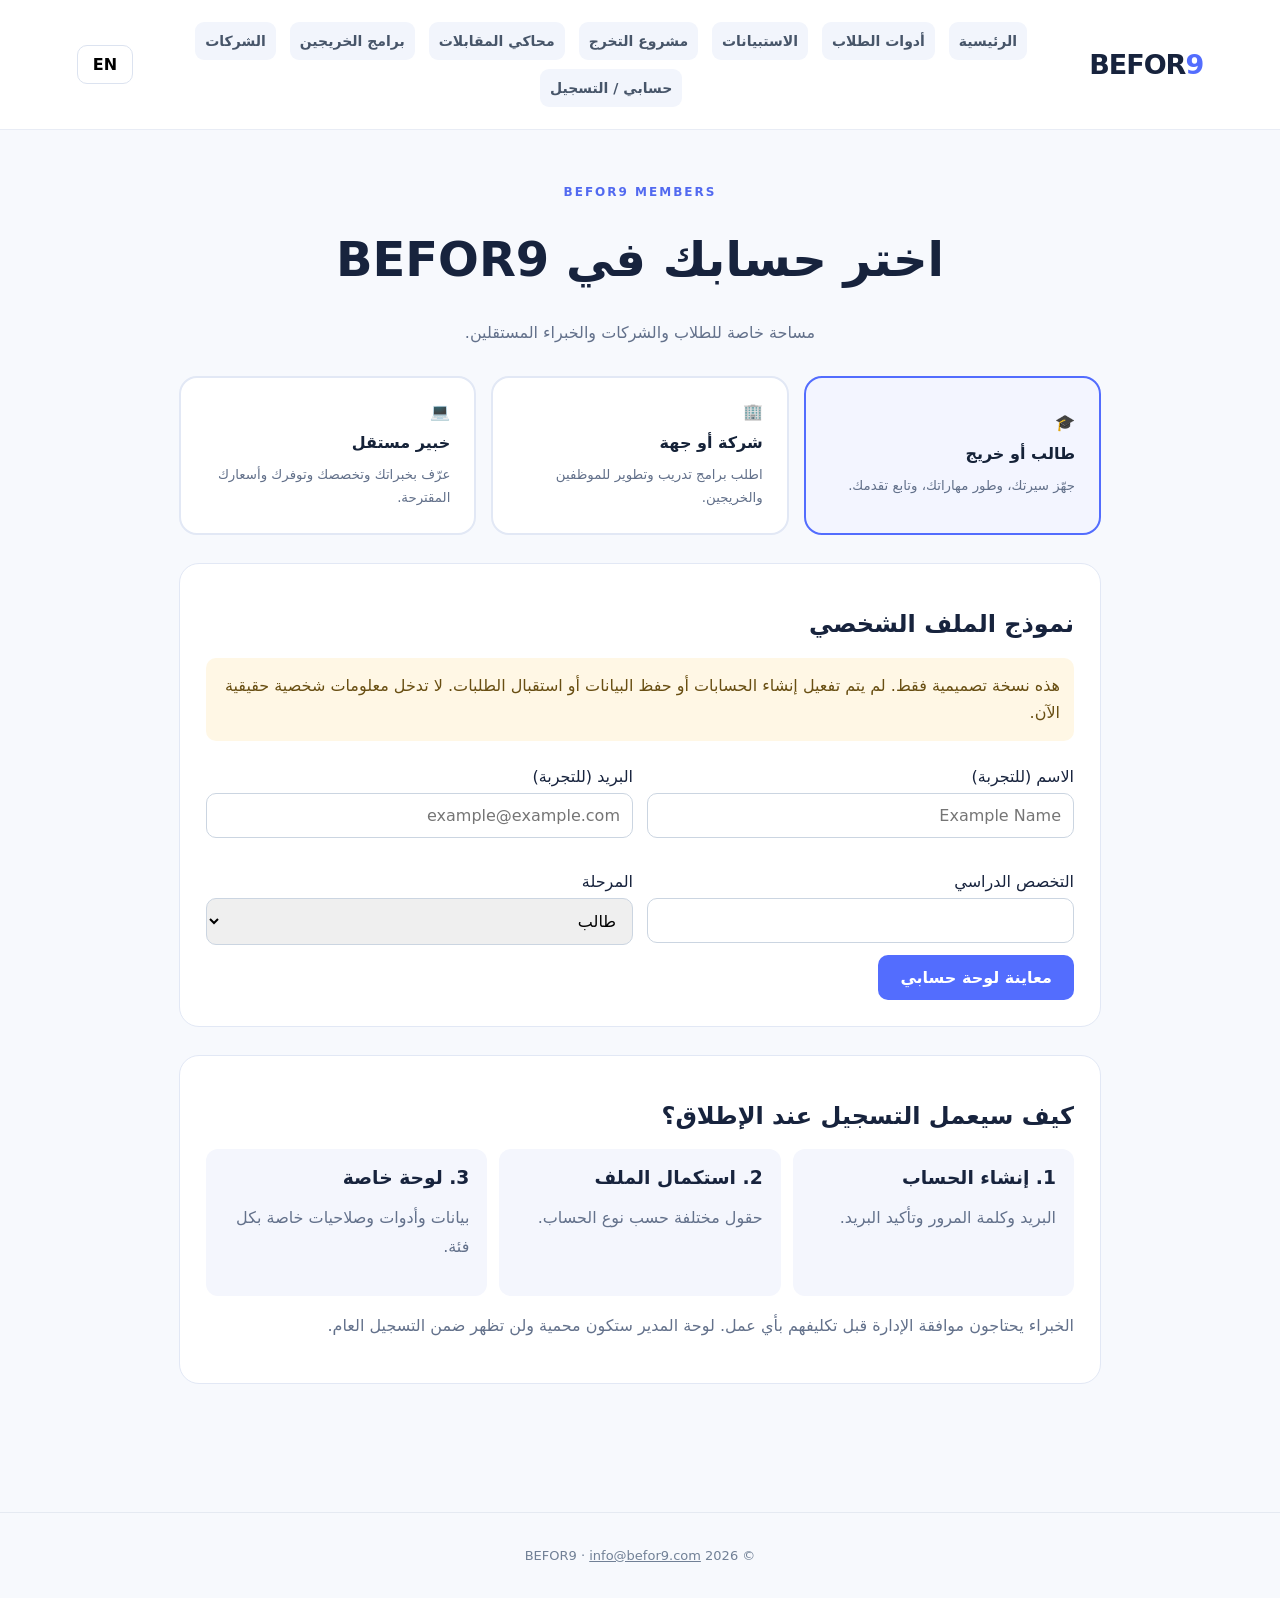
==== commit c13dd9f4: "Link graduate programs directory from all BEFOR9 pages" ====
--- a/accounts.html
+++ b/accounts.html
@@ -1,2 +1,2 @@
 <!doctype html><html lang="ar" dir="rtl"><head><meta charset="utf-8"><meta name="viewport" content="width=device-width,initial-scale=1"><title>BEFOR9 | Accounts</title><link rel="stylesheet" href="styles.css"><style>
-.ac-shell{max-width:1050px;margin:0 auto;padding:55px 5% 100px}.ac-title{text-align:center;margin-bottom:28px}.ac-title h1{font-size:clamp(30px,5vw,48px)}.ac-muted{color:#63718b;line-height:1.8}.ac-cards{display:grid;grid-template-columns:repeat(3,minmax(0,1fr));gap:15px}.ac-card{display:block;border:2px solid #e2e8f5;border-radius:18px;padding:24px;background:white;cursor:pointer;text-align:start;font:inherit;color:#152238}.ac-card[aria-pressed=true]{border-color:#536dfe;background:#f3f5ff}.ac-card strong{display:block;margin:12px 0}.ac-card small{color:#62708a;line-height:1.7;display:block}.ac-box{margin:28px 0;border:1px solid #e2e8f5;background:white;border-radius:20px;padding:26px}.ac-grid{display:grid;grid-template-columns:repeat(2,minmax(0,1fr));gap:14px}.ac-field{display:flex;flex-direction:column;gap:7px;margin:10px 0}.ac-field input,.ac-field select,.ac-field textarea{font:inherit;border:1px solid #cbd5e1;padding:12px;border-radius:10px;width:100%}.ac-field textarea{min-height:90px}.ac-primary{background:#536dfe;border:0;border-radius:10px;padding:13px 22px;color:white;font:inherit;font-weight:700;cursor:pointer}.ac-panel{background:#f5f7ff;border:1px solid #e1e6f6;border-radius:15px;padding:20px;margin-top:15px}.ac-panel[hidden],.ac-extra[hidden]{display:none}.ac-note{padding:14px;background:#fff7e5;border-radius:10px;color:#684e12;line-height:1.7}.ac-steps{display:grid;grid-template-columns:repeat(3,1fr);gap:12px}.ac-step{background:#f4f6fd;border-radius:12px;padding:18px}.ac-step h3{margin:0 0 8px}.ac-preview{margin-top:20px;padding:20px;border:1px dashed #bcc7df;border-radius:14px;background:#fafbff}.ac-preview h3{margin-top:0}@media(max-width:700px){.ac-cards,.ac-grid,.ac-steps{grid-template-columns:1fr}}</style></head><body><header class="site-header"><a class="brand" href="index.html">BEFOR<span>9</span></a><nav aria-label="Main"><a href="index.html" data-ar="الرئيسية" data-en="Home">الرئيسية</a><a href="toolkit.html" data-ar="أدوات الطلاب" data-en="Student Tools">أدوات الطلاب</a><a href="surveys.html" data-ar="الاستبيانات" data-en="Surveys">الاستبيانات</a><a href="graduation.html" data-ar="مشروع التخرج" data-en="Graduation Project">مشروع التخرج</a><a href="interview.html" data-ar="محاكي المقابلات" data-en="Interview Simulator">محاكي المقابلات</a><a href="corporate.html" data-ar="الشركات" data-en="Business">الشركات</a><a href="accounts.html" data-ar="حسابي / التسجيل" data-en="Account / Sign Up">حسابي / التسجيل</a></nav><button class="lang" id="ac-lang" type="button">EN</button></header><main class="ac-shell"><div class="ac-title"><div class="eyebrow">BEFOR9 MEMBERS</div><h1 data-ar="اختر حسابك في BEFOR9" data-en="Choose your BEFOR9 account">اختر حسابك في BEFOR9</h1><p class="ac-muted" data-ar="مساحة خاصة للطلاب والشركات والخبراء المستقلين." data-en="Dedicated experiences for learners, businesses and freelance experts.">مساحة خاصة للطلاب والشركات والخبراء المستقلين.</p></div><div class="ac-cards" role="group" aria-label="Account type"><button class="ac-card" type="button" data-role="student" aria-pressed="true"><span>🎓</span><strong data-ar="طالب أو خريج" data-en="Student / Graduate">طالب أو خريج</strong><small data-ar="جهّز سيرتك، وطور مهاراتك، وتابع تقدمك." data-en="Build your CV, skills and career progress.">جهّز سيرتك، وطور مهاراتك، وتابع تقدمك.</small></button><button class="ac-card" type="button" data-role="business" aria-pressed="false"><span>🏢</span><strong data-ar="شركة أو جهة" data-en="Business / Organization">شركة أو جهة</strong><small data-ar="اطلب برامج تدريب وتطوير للموظفين والخريجين." data-en="Request training and graduate development programs.">اطلب برامج تدريب وتطوير للموظفين والخريجين.</small></button><button class="ac-card" type="button" data-role="expert" aria-pressed="false"><span>💻</span><strong data-ar="خبير مستقل" data-en="Freelance Expert">خبير مستقل</strong><small data-ar="عرّف بخبراتك وتخصصك وتوفرك وأسعارك المقترحة." data-en="Share your skills, availability and proposed rates.">عرّف بخبراتك وتخصصك وتوفرك وأسعارك المقترحة.</small></button></div><section class="ac-box"><h2 data-ar="نموذج الملف الشخصي" data-en="Profile Preview">نموذج الملف الشخصي</h2><p class="ac-note" data-ar="هذه نسخة تصميمية فقط. لم يتم تفعيل إنشاء الحسابات أو حفظ البيانات أو استقبال الطلبات. لا تدخل معلومات شخصية حقيقية الآن." data-en="Design preview only. Account creation, data storage and application submission are not enabled. Do not enter real personal information yet.">هذه نسخة تصميمية فقط. لم يتم تفعيل إنشاء الحسابات أو حفظ البيانات أو استقبال الطلبات. لا تدخل معلومات شخصية حقيقية الآن.</p><form id="ac-form" autocomplete="off"><div class="ac-grid"><label class="ac-field"><span data-ar="الاسم (للتجربة)" data-en="Name (demo)">الاسم (للتجربة)</span><input name="name" maxlength="80" placeholder="Example Name"></label><label class="ac-field"><span data-ar="البريد (للتجربة)" data-en="Email (demo)">البريد (للتجربة)</span><input type="email" name="email" placeholder="example@example.com"></label><label class="ac-field ac-extra" data-for="student"><span data-ar="التخصص الدراسي" data-en="Field of study">التخصص الدراسي</span><input name="major" maxlength="80"></label><label class="ac-field ac-extra" data-for="student"><span data-ar="المرحلة" data-en="Stage">المرحلة</span><select name="stage"><option value="student" data-ar="طالب" data-en="Student">طالب</option><option value="graduate" data-ar="خريج" data-en="Graduate">خريج</option></select></label><label class="ac-field ac-extra" data-for="business" hidden><span data-ar="اسم الجهة" data-en="Organization">اسم الجهة</span><input name="organization" maxlength="100"></label><label class="ac-field ac-extra" data-for="business" hidden><span data-ar="نوع الطلب" data-en="Request type">نوع الطلب</span><select name="service"><option data-ar="تدريب الموظفين" data-en="Employee training">تدريب الموظفين</option><option data-ar="تطوير الخريجين" data-en="Graduate development">تطوير الخريجين</option><option data-ar="تعاون مؤسسي" data-en="Partnership">تعاون مؤسسي</option></select></label><label class="ac-field ac-extra" data-for="expert" hidden><span data-ar="الدولة" data-en="Country">الدولة</span><input name="country" maxlength="70"></label><label class="ac-field ac-extra" data-for="expert" hidden><span data-ar="التخصص المهني" data-en="Professional specialty">التخصص المهني</span><input name="specialty" maxlength="100"></label><label class="ac-field ac-extra" data-for="expert" hidden><span data-ar="السعر المقترح للساعة (عملة يحددها الخبير لاحقًا)" data-en="Proposed hourly rate (currency to be set later)">السعر المقترح للساعة (عملة يحددها الخبير لاحقًا)</span><input type="number" name="rate" min="0" step="0.01"></label><label class="ac-field ac-extra" data-for="expert" hidden><span data-ar="التوفر الأسبوعي بالساعات" data-en="Weekly availability (hours)">التوفر الأسبوعي بالساعات</span><input type="number" name="hours" min="0" max="168"></label></div><button type="button" class="ac-primary" id="ac-preview" data-ar="معاينة لوحة حسابي" data-en="Preview My Dashboard">معاينة لوحة حسابي</button></form><div id="ac-result" class="ac-preview" hidden aria-live="polite"></div></section><section class="ac-box"><h2 data-ar="كيف سيعمل التسجيل عند الإطلاق؟" data-en="How sign-up will work at launch">كيف سيعمل التسجيل عند الإطلاق؟</h2><div class="ac-steps"><div class="ac-step"><h3 data-ar="1. إنشاء الحساب" data-en="1. Create account">1. إنشاء الحساب</h3><p class="ac-muted" data-ar="البريد وكلمة المرور وتأكيد البريد." data-en="Email, password and verification.">البريد وكلمة المرور وتأكيد البريد.</p></div><div class="ac-step"><h3 data-ar="2. استكمال الملف" data-en="2. Complete profile">2. استكمال الملف</h3><p class="ac-muted" data-ar="حقول مختلفة حسب نوع الحساب." data-en="Fields tailored to the account type.">حقول مختلفة حسب نوع الحساب.</p></div><div class="ac-step"><h3 data-ar="3. لوحة خاصة" data-en="3. Dedicated dashboard">3. لوحة خاصة</h3><p class="ac-muted" data-ar="بيانات وأدوات وصلاحيات خاصة بكل فئة." data-en="Tools and access tailored to each role.">بيانات وأدوات وصلاحيات خاصة بكل فئة.</p></div></div><p class="ac-muted" data-ar="الخبراء يحتاجون موافقة الإدارة قبل تكليفهم بأي عمل. لوحة المدير ستكون محمية ولن تظهر ضمن التسجيل العام." data-en="Experts will require admin approval before assignments. The admin dashboard will be protected and not publicly registrable.">الخبراء يحتاجون موافقة الإدارة قبل تكليفهم بأي عمل. لوحة المدير ستكون محمية ولن تظهر ضمن التسجيل العام.</p></section></main><footer>© 2026 BEFOR9 · <a href="mailto:info@befor9.com">info@befor9.com</a></footer><script src="accounts.js?v=1"></script></body></html>+.ac-shell{max-width:1050px;margin:0 auto;padding:55px 5% 100px}.ac-title{text-align:center;margin-bottom:28px}.ac-title h1{font-size:clamp(30px,5vw,48px)}.ac-muted{color:#63718b;line-height:1.8}.ac-cards{display:grid;grid-template-columns:repeat(3,minmax(0,1fr));gap:15px}.ac-card{display:block;border:2px solid #e2e8f5;border-radius:18px;padding:24px;background:white;cursor:pointer;text-align:start;font:inherit;color:#152238}.ac-card[aria-pressed=true]{border-color:#536dfe;background:#f3f5ff}.ac-card strong{display:block;margin:12px 0}.ac-card small{color:#62708a;line-height:1.7;display:block}.ac-box{margin:28px 0;border:1px solid #e2e8f5;background:white;border-radius:20px;padding:26px}.ac-grid{display:grid;grid-template-columns:repeat(2,minmax(0,1fr));gap:14px}.ac-field{display:flex;flex-direction:column;gap:7px;margin:10px 0}.ac-field input,.ac-field select,.ac-field textarea{font:inherit;border:1px solid #cbd5e1;padding:12px;border-radius:10px;width:100%}.ac-field textarea{min-height:90px}.ac-primary{background:#536dfe;border:0;border-radius:10px;padding:13px 22px;color:white;font:inherit;font-weight:700;cursor:pointer}.ac-panel{background:#f5f7ff;border:1px solid #e1e6f6;border-radius:15px;padding:20px;margin-top:15px}.ac-panel[hidden],.ac-extra[hidden]{display:none}.ac-note{padding:14px;background:#fff7e5;border-radius:10px;color:#684e12;line-height:1.7}.ac-steps{display:grid;grid-template-columns:repeat(3,1fr);gap:12px}.ac-step{background:#f4f6fd;border-radius:12px;padding:18px}.ac-step h3{margin:0 0 8px}.ac-preview{margin-top:20px;padding:20px;border:1px dashed #bcc7df;border-radius:14px;background:#fafbff}.ac-preview h3{margin-top:0}@media(max-width:700px){.ac-cards,.ac-grid,.ac-steps{grid-template-columns:1fr}}</style></head><body><header class="site-header"><a class="brand" href="index.html">BEFOR<span>9</span></a><nav aria-label="Main"><a href="index.html" data-ar="الرئيسية" data-en="Home">الرئيسية</a><a href="toolkit.html" data-ar="أدوات الطلاب" data-en="Student Tools">أدوات الطلاب</a><a href="surveys.html" data-ar="الاستبيانات" data-en="Surveys">الاستبيانات</a><a href="graduation.html" data-ar="مشروع التخرج" data-en="Graduation Project">مشروع التخرج</a><a href="interview.html" data-ar="محاكي المقابلات" data-en="Interview Simulator">محاكي المقابلات</a><a href="programs.html" data-ar="برامج الخريجين" data-en="Graduate Programs">برامج الخريجين</a><a href="corporate.html" data-ar="الشركات" data-en="Business">الشركات</a><a href="accounts.html" data-ar="حسابي / التسجيل" data-en="Account / Sign Up">حسابي / التسجيل</a></nav><button class="lang" id="ac-lang" type="button">EN</button></header><main class="ac-shell"><div class="ac-title"><div class="eyebrow">BEFOR9 MEMBERS</div><h1 data-ar="اختر حسابك في BEFOR9" data-en="Choose your BEFOR9 account">اختر حسابك في BEFOR9</h1><p class="ac-muted" data-ar="مساحة خاصة للطلاب والشركات والخبراء المستقلين." data-en="Dedicated experiences for learners, businesses and freelance experts.">مساحة خاصة للطلاب والشركات والخبراء المستقلين.</p></div><div class="ac-cards" role="group" aria-label="Account type"><button class="ac-card" type="button" data-role="student" aria-pressed="true"><span>🎓</span><strong data-ar="طالب أو خريج" data-en="Student / Graduate">طالب أو خريج</strong><small data-ar="جهّز سيرتك، وطور مهاراتك، وتابع تقدمك." data-en="Build your CV, skills and career progress.">جهّز سيرتك، وطور مهاراتك، وتابع تقدمك.</small></button><button class="ac-card" type="button" data-role="business" aria-pressed="false"><span>🏢</span><strong data-ar="شركة أو جهة" data-en="Business / Organization">شركة أو جهة</strong><small data-ar="اطلب برامج تدريب وتطوير للموظفين والخريجين." data-en="Request training and graduate development programs.">اطلب برامج تدريب وتطوير للموظفين والخريجين.</small></button><button class="ac-card" type="button" data-role="expert" aria-pressed="false"><span>💻</span><strong data-ar="خبير مستقل" data-en="Freelance Expert">خبير مستقل</strong><small data-ar="عرّف بخبراتك وتخصصك وتوفرك وأسعارك المقترحة." data-en="Share your skills, availability and proposed rates.">عرّف بخبراتك وتخصصك وتوفرك وأسعارك المقترحة.</small></button></div><section class="ac-box"><h2 data-ar="نموذج الملف الشخصي" data-en="Profile Preview">نموذج الملف الشخصي</h2><p class="ac-note" data-ar="هذه نسخة تصميمية فقط. لم يتم تفعيل إنشاء الحسابات أو حفظ البيانات أو استقبال الطلبات. لا تدخل معلومات شخصية حقيقية الآن." data-en="Design preview only. Account creation, data storage and application submission are not enabled. Do not enter real personal information yet.">هذه نسخة تصميمية فقط. لم يتم تفعيل إنشاء الحسابات أو حفظ البيانات أو استقبال الطلبات. لا تدخل معلومات شخصية حقيقية الآن.</p><form id="ac-form" autocomplete="off"><div class="ac-grid"><label class="ac-field"><span data-ar="الاسم (للتجربة)" data-en="Name (demo)">الاسم (للتجربة)</span><input name="name" maxlength="80" placeholder="Example Name"></label><label class="ac-field"><span data-ar="البريد (للتجربة)" data-en="Email (demo)">البريد (للتجربة)</span><input type="email" name="email" placeholder="example@example.com"></label><label class="ac-field ac-extra" data-for="student"><span data-ar="التخصص الدراسي" data-en="Field of study">التخصص الدراسي</span><input name="major" maxlength="80"></label><label class="ac-field ac-extra" data-for="student"><span data-ar="المرحلة" data-en="Stage">المرحلة</span><select name="stage"><option value="student" data-ar="طالب" data-en="Student">طالب</option><option value="graduate" data-ar="خريج" data-en="Graduate">خريج</option></select></label><label class="ac-field ac-extra" data-for="business" hidden><span data-ar="اسم الجهة" data-en="Organization">اسم الجهة</span><input name="organization" maxlength="100"></label><label class="ac-field ac-extra" data-for="business" hidden><span data-ar="نوع الطلب" data-en="Request type">نوع الطلب</span><select name="service"><option data-ar="تدريب الموظفين" data-en="Employee training">تدريب الموظفين</option><option data-ar="تطوير الخريجين" data-en="Graduate development">تطوير الخريجين</option><option data-ar="تعاون مؤسسي" data-en="Partnership">تعاون مؤسسي</option></select></label><label class="ac-field ac-extra" data-for="expert" hidden><span data-ar="الدولة" data-en="Country">الدولة</span><input name="country" maxlength="70"></label><label class="ac-field ac-extra" data-for="expert" hidden><span data-ar="التخصص المهني" data-en="Professional specialty">التخصص المهني</span><input name="specialty" maxlength="100"></label><label class="ac-field ac-extra" data-for="expert" hidden><span data-ar="السعر المقترح للساعة (عملة يحددها الخبير لاحقًا)" data-en="Proposed hourly rate (currency to be set later)">السعر المقترح للساعة (عملة يحددها الخبير لاحقًا)</span><input type="number" name="rate" min="0" step="0.01"></label><label class="ac-field ac-extra" data-for="expert" hidden><span data-ar="التوفر الأسبوعي بالساعات" data-en="Weekly availability (hours)">التوفر الأسبوعي بالساعات</span><input type="number" name="hours" min="0" max="168"></label></div><button type="button" class="ac-primary" id="ac-preview" data-ar="معاينة لوحة حسابي" data-en="Preview My Dashboard">معاينة لوحة حسابي</button></form><div id="ac-result" class="ac-preview" hidden aria-live="polite"></div></section><section class="ac-box"><h2 data-ar="كيف سيعمل التسجيل عند الإطلاق؟" data-en="How sign-up will work at launch">كيف سيعمل التسجيل عند الإطلاق؟</h2><div class="ac-steps"><div class="ac-step"><h3 data-ar="1. إنشاء الحساب" data-en="1. Create account">1. إنشاء الحساب</h3><p class="ac-muted" data-ar="البريد وكلمة المرور وتأكيد البريد." data-en="Email, password and verification.">البريد وكلمة المرور وتأكيد البريد.</p></div><div class="ac-step"><h3 data-ar="2. استكمال الملف" data-en="2. Complete profile">2. استكمال الملف</h3><p class="ac-muted" data-ar="حقول مختلفة حسب نوع الحساب." data-en="Fields tailored to the account type.">حقول مختلفة حسب نوع الحساب.</p></div><div class="ac-step"><h3 data-ar="3. لوحة خاصة" data-en="3. Dedicated dashboard">3. لوحة خاصة</h3><p class="ac-muted" data-ar="بيانات وأدوات وصلاحيات خاصة بكل فئة." data-en="Tools and access tailored to each role.">بيانات وأدوات وصلاحيات خاصة بكل فئة.</p></div></div><p class="ac-muted" data-ar="الخبراء يحتاجون موافقة الإدارة قبل تكليفهم بأي عمل. لوحة المدير ستكون محمية ولن تظهر ضمن التسجيل العام." data-en="Experts will require admin approval before assignments. The admin dashboard will be protected and not publicly registrable.">الخبراء يحتاجون موافقة الإدارة قبل تكليفهم بأي عمل. لوحة المدير ستكون محمية ولن تظهر ضمن التسجيل العام.</p></section></main><footer>© 2026 BEFOR9 · <a href="mailto:info@befor9.com">info@befor9.com</a></footer><script src="accounts.js?v=1"></script></body></html>
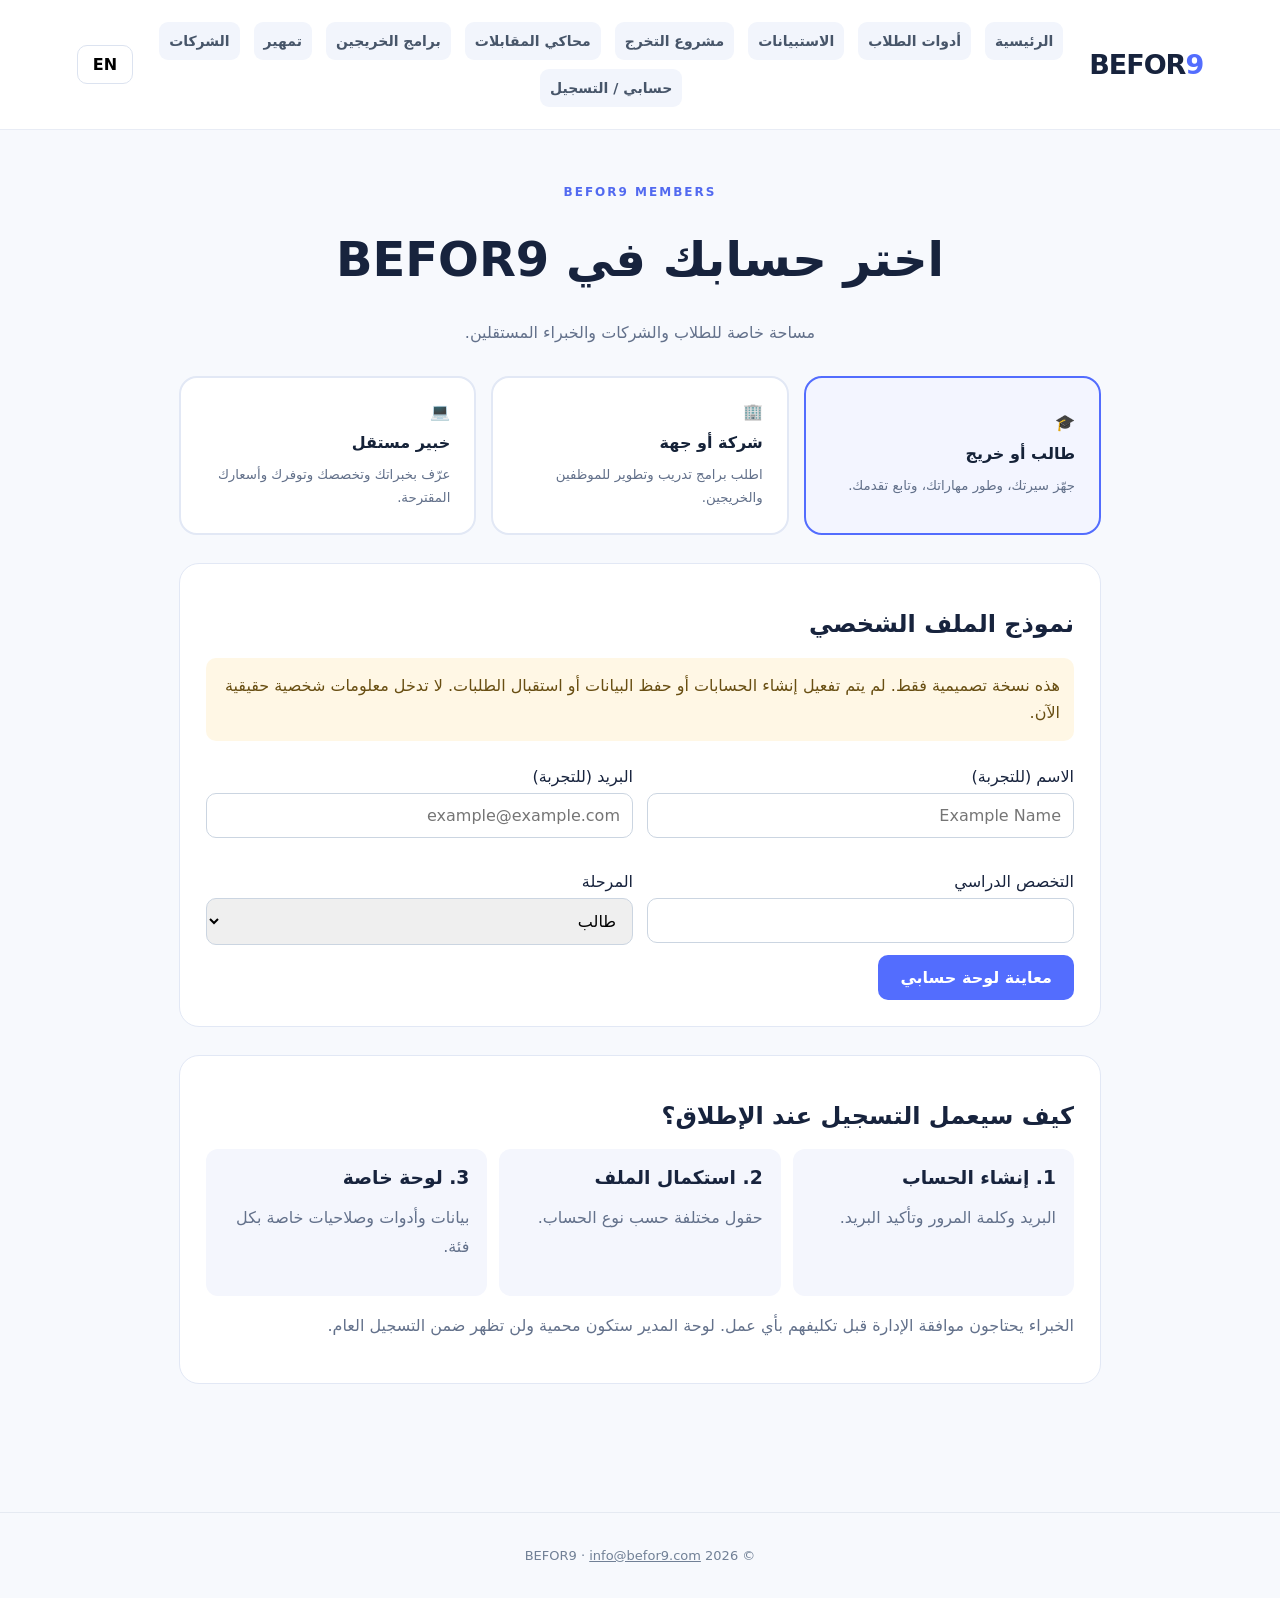
==== commit b22e2269: "Connect Tamheer guide to all site pages and graduate programs directory" ====
--- a/accounts.html
+++ b/accounts.html
@@ -1,2 +1,2 @@
 <!doctype html><html lang="ar" dir="rtl"><head><meta charset="utf-8"><meta name="viewport" content="width=device-width,initial-scale=1"><title>BEFOR9 | Accounts</title><link rel="stylesheet" href="styles.css"><style>
-.ac-shell{max-width:1050px;margin:0 auto;padding:55px 5% 100px}.ac-title{text-align:center;margin-bottom:28px}.ac-title h1{font-size:clamp(30px,5vw,48px)}.ac-muted{color:#63718b;line-height:1.8}.ac-cards{display:grid;grid-template-columns:repeat(3,minmax(0,1fr));gap:15px}.ac-card{display:block;border:2px solid #e2e8f5;border-radius:18px;padding:24px;background:white;cursor:pointer;text-align:start;font:inherit;color:#152238}.ac-card[aria-pressed=true]{border-color:#536dfe;background:#f3f5ff}.ac-card strong{display:block;margin:12px 0}.ac-card small{color:#62708a;line-height:1.7;display:block}.ac-box{margin:28px 0;border:1px solid #e2e8f5;background:white;border-radius:20px;padding:26px}.ac-grid{display:grid;grid-template-columns:repeat(2,minmax(0,1fr));gap:14px}.ac-field{display:flex;flex-direction:column;gap:7px;margin:10px 0}.ac-field input,.ac-field select,.ac-field textarea{font:inherit;border:1px solid #cbd5e1;padding:12px;border-radius:10px;width:100%}.ac-field textarea{min-height:90px}.ac-primary{background:#536dfe;border:0;border-radius:10px;padding:13px 22px;color:white;font:inherit;font-weight:700;cursor:pointer}.ac-panel{background:#f5f7ff;border:1px solid #e1e6f6;border-radius:15px;padding:20px;margin-top:15px}.ac-panel[hidden],.ac-extra[hidden]{display:none}.ac-note{padding:14px;background:#fff7e5;border-radius:10px;color:#684e12;line-height:1.7}.ac-steps{display:grid;grid-template-columns:repeat(3,1fr);gap:12px}.ac-step{background:#f4f6fd;border-radius:12px;padding:18px}.ac-step h3{margin:0 0 8px}.ac-preview{margin-top:20px;padding:20px;border:1px dashed #bcc7df;border-radius:14px;background:#fafbff}.ac-preview h3{margin-top:0}@media(max-width:700px){.ac-cards,.ac-grid,.ac-steps{grid-template-columns:1fr}}</style></head><body><header class="site-header"><a class="brand" href="index.html">BEFOR<span>9</span></a><nav aria-label="Main"><a href="index.html" data-ar="الرئيسية" data-en="Home">الرئيسية</a><a href="toolkit.html" data-ar="أدوات الطلاب" data-en="Student Tools">أدوات الطلاب</a><a href="surveys.html" data-ar="الاستبيانات" data-en="Surveys">الاستبيانات</a><a href="graduation.html" data-ar="مشروع التخرج" data-en="Graduation Project">مشروع التخرج</a><a href="interview.html" data-ar="محاكي المقابلات" data-en="Interview Simulator">محاكي المقابلات</a><a href="programs.html" data-ar="برامج الخريجين" data-en="Graduate Programs">برامج الخريجين</a><a href="corporate.html" data-ar="الشركات" data-en="Business">الشركات</a><a href="accounts.html" data-ar="حسابي / التسجيل" data-en="Account / Sign Up">حسابي / التسجيل</a></nav><button class="lang" id="ac-lang" type="button">EN</button></header><main class="ac-shell"><div class="ac-title"><div class="eyebrow">BEFOR9 MEMBERS</div><h1 data-ar="اختر حسابك في BEFOR9" data-en="Choose your BEFOR9 account">اختر حسابك في BEFOR9</h1><p class="ac-muted" data-ar="مساحة خاصة للطلاب والشركات والخبراء المستقلين." data-en="Dedicated experiences for learners, businesses and freelance experts.">مساحة خاصة للطلاب والشركات والخبراء المستقلين.</p></div><div class="ac-cards" role="group" aria-label="Account type"><button class="ac-card" type="button" data-role="student" aria-pressed="true"><span>🎓</span><strong data-ar="طالب أو خريج" data-en="Student / Graduate">طالب أو خريج</strong><small data-ar="جهّز سيرتك، وطور مهاراتك، وتابع تقدمك." data-en="Build your CV, skills and career progress.">جهّز سيرتك، وطور مهاراتك، وتابع تقدمك.</small></button><button class="ac-card" type="button" data-role="business" aria-pressed="false"><span>🏢</span><strong data-ar="شركة أو جهة" data-en="Business / Organization">شركة أو جهة</strong><small data-ar="اطلب برامج تدريب وتطوير للموظفين والخريجين." data-en="Request training and graduate development programs.">اطلب برامج تدريب وتطوير للموظفين والخريجين.</small></button><button class="ac-card" type="button" data-role="expert" aria-pressed="false"><span>💻</span><strong data-ar="خبير مستقل" data-en="Freelance Expert">خبير مستقل</strong><small data-ar="عرّف بخبراتك وتخصصك وتوفرك وأسعارك المقترحة." data-en="Share your skills, availability and proposed rates.">عرّف بخبراتك وتخصصك وتوفرك وأسعارك المقترحة.</small></button></div><section class="ac-box"><h2 data-ar="نموذج الملف الشخصي" data-en="Profile Preview">نموذج الملف الشخصي</h2><p class="ac-note" data-ar="هذه نسخة تصميمية فقط. لم يتم تفعيل إنشاء الحسابات أو حفظ البيانات أو استقبال الطلبات. لا تدخل معلومات شخصية حقيقية الآن." data-en="Design preview only. Account creation, data storage and application submission are not enabled. Do not enter real personal information yet.">هذه نسخة تصميمية فقط. لم يتم تفعيل إنشاء الحسابات أو حفظ البيانات أو استقبال الطلبات. لا تدخل معلومات شخصية حقيقية الآن.</p><form id="ac-form" autocomplete="off"><div class="ac-grid"><label class="ac-field"><span data-ar="الاسم (للتجربة)" data-en="Name (demo)">الاسم (للتجربة)</span><input name="name" maxlength="80" placeholder="Example Name"></label><label class="ac-field"><span data-ar="البريد (للتجربة)" data-en="Email (demo)">البريد (للتجربة)</span><input type="email" name="email" placeholder="example@example.com"></label><label class="ac-field ac-extra" data-for="student"><span data-ar="التخصص الدراسي" data-en="Field of study">التخصص الدراسي</span><input name="major" maxlength="80"></label><label class="ac-field ac-extra" data-for="student"><span data-ar="المرحلة" data-en="Stage">المرحلة</span><select name="stage"><option value="student" data-ar="طالب" data-en="Student">طالب</option><option value="graduate" data-ar="خريج" data-en="Graduate">خريج</option></select></label><label class="ac-field ac-extra" data-for="business" hidden><span data-ar="اسم الجهة" data-en="Organization">اسم الجهة</span><input name="organization" maxlength="100"></label><label class="ac-field ac-extra" data-for="business" hidden><span data-ar="نوع الطلب" data-en="Request type">نوع الطلب</span><select name="service"><option data-ar="تدريب الموظفين" data-en="Employee training">تدريب الموظفين</option><option data-ar="تطوير الخريجين" data-en="Graduate development">تطوير الخريجين</option><option data-ar="تعاون مؤسسي" data-en="Partnership">تعاون مؤسسي</option></select></label><label class="ac-field ac-extra" data-for="expert" hidden><span data-ar="الدولة" data-en="Country">الدولة</span><input name="country" maxlength="70"></label><label class="ac-field ac-extra" data-for="expert" hidden><span data-ar="التخصص المهني" data-en="Professional specialty">التخصص المهني</span><input name="specialty" maxlength="100"></label><label class="ac-field ac-extra" data-for="expert" hidden><span data-ar="السعر المقترح للساعة (عملة يحددها الخبير لاحقًا)" data-en="Proposed hourly rate (currency to be set later)">السعر المقترح للساعة (عملة يحددها الخبير لاحقًا)</span><input type="number" name="rate" min="0" step="0.01"></label><label class="ac-field ac-extra" data-for="expert" hidden><span data-ar="التوفر الأسبوعي بالساعات" data-en="Weekly availability (hours)">التوفر الأسبوعي بالساعات</span><input type="number" name="hours" min="0" max="168"></label></div><button type="button" class="ac-primary" id="ac-preview" data-ar="معاينة لوحة حسابي" data-en="Preview My Dashboard">معاينة لوحة حسابي</button></form><div id="ac-result" class="ac-preview" hidden aria-live="polite"></div></section><section class="ac-box"><h2 data-ar="كيف سيعمل التسجيل عند الإطلاق؟" data-en="How sign-up will work at launch">كيف سيعمل التسجيل عند الإطلاق؟</h2><div class="ac-steps"><div class="ac-step"><h3 data-ar="1. إنشاء الحساب" data-en="1. Create account">1. إنشاء الحساب</h3><p class="ac-muted" data-ar="البريد وكلمة المرور وتأكيد البريد." data-en="Email, password and verification.">البريد وكلمة المرور وتأكيد البريد.</p></div><div class="ac-step"><h3 data-ar="2. استكمال الملف" data-en="2. Complete profile">2. استكمال الملف</h3><p class="ac-muted" data-ar="حقول مختلفة حسب نوع الحساب." data-en="Fields tailored to the account type.">حقول مختلفة حسب نوع الحساب.</p></div><div class="ac-step"><h3 data-ar="3. لوحة خاصة" data-en="3. Dedicated dashboard">3. لوحة خاصة</h3><p class="ac-muted" data-ar="بيانات وأدوات وصلاحيات خاصة بكل فئة." data-en="Tools and access tailored to each role.">بيانات وأدوات وصلاحيات خاصة بكل فئة.</p></div></div><p class="ac-muted" data-ar="الخبراء يحتاجون موافقة الإدارة قبل تكليفهم بأي عمل. لوحة المدير ستكون محمية ولن تظهر ضمن التسجيل العام." data-en="Experts will require admin approval before assignments. The admin dashboard will be protected and not publicly registrable.">الخبراء يحتاجون موافقة الإدارة قبل تكليفهم بأي عمل. لوحة المدير ستكون محمية ولن تظهر ضمن التسجيل العام.</p></section></main><footer>© 2026 BEFOR9 · <a href="mailto:info@befor9.com">info@befor9.com</a></footer><script src="accounts.js?v=1"></script></body></html>+.ac-shell{max-width:1050px;margin:0 auto;padding:55px 5% 100px}.ac-title{text-align:center;margin-bottom:28px}.ac-title h1{font-size:clamp(30px,5vw,48px)}.ac-muted{color:#63718b;line-height:1.8}.ac-cards{display:grid;grid-template-columns:repeat(3,minmax(0,1fr));gap:15px}.ac-card{display:block;border:2px solid #e2e8f5;border-radius:18px;padding:24px;background:white;cursor:pointer;text-align:start;font:inherit;color:#152238}.ac-card[aria-pressed=true]{border-color:#536dfe;background:#f3f5ff}.ac-card strong{display:block;margin:12px 0}.ac-card small{color:#62708a;line-height:1.7;display:block}.ac-box{margin:28px 0;border:1px solid #e2e8f5;background:white;border-radius:20px;padding:26px}.ac-grid{display:grid;grid-template-columns:repeat(2,minmax(0,1fr));gap:14px}.ac-field{display:flex;flex-direction:column;gap:7px;margin:10px 0}.ac-field input,.ac-field select,.ac-field textarea{font:inherit;border:1px solid #cbd5e1;padding:12px;border-radius:10px;width:100%}.ac-field textarea{min-height:90px}.ac-primary{background:#536dfe;border:0;border-radius:10px;padding:13px 22px;color:white;font:inherit;font-weight:700;cursor:pointer}.ac-panel{background:#f5f7ff;border:1px solid #e1e6f6;border-radius:15px;padding:20px;margin-top:15px}.ac-panel[hidden],.ac-extra[hidden]{display:none}.ac-note{padding:14px;background:#fff7e5;border-radius:10px;color:#684e12;line-height:1.7}.ac-steps{display:grid;grid-template-columns:repeat(3,1fr);gap:12px}.ac-step{background:#f4f6fd;border-radius:12px;padding:18px}.ac-step h3{margin:0 0 8px}.ac-preview{margin-top:20px;padding:20px;border:1px dashed #bcc7df;border-radius:14px;background:#fafbff}.ac-preview h3{margin-top:0}@media(max-width:700px){.ac-cards,.ac-grid,.ac-steps{grid-template-columns:1fr}}</style></head><body><header class="site-header"><a class="brand" href="index.html">BEFOR<span>9</span></a><nav aria-label="Main"><a href="index.html" data-ar="الرئيسية" data-en="Home">الرئيسية</a><a href="toolkit.html" data-ar="أدوات الطلاب" data-en="Student Tools">أدوات الطلاب</a><a href="surveys.html" data-ar="الاستبيانات" data-en="Surveys">الاستبيانات</a><a href="graduation.html" data-ar="مشروع التخرج" data-en="Graduation Project">مشروع التخرج</a><a href="interview.html" data-ar="محاكي المقابلات" data-en="Interview Simulator">محاكي المقابلات</a><a href="programs.html" data-ar="برامج الخريجين" data-en="Graduate Programs">برامج الخريجين</a><a href="tamheer.html" data-ar="تمهير" data-en="Tamheer">تمهير</a><a href="corporate.html" data-ar="الشركات" data-en="Business">الشركات</a><a href="accounts.html" data-ar="حسابي / التسجيل" data-en="Account / Sign Up">حسابي / التسجيل</a></nav><button class="lang" id="ac-lang" type="button">EN</button></header><main class="ac-shell"><div class="ac-title"><div class="eyebrow">BEFOR9 MEMBERS</div><h1 data-ar="اختر حسابك في BEFOR9" data-en="Choose your BEFOR9 account">اختر حسابك في BEFOR9</h1><p class="ac-muted" data-ar="مساحة خاصة للطلاب والشركات والخبراء المستقلين." data-en="Dedicated experiences for learners, businesses and freelance experts.">مساحة خاصة للطلاب والشركات والخبراء المستقلين.</p></div><div class="ac-cards" role="group" aria-label="Account type"><button class="ac-card" type="button" data-role="student" aria-pressed="true"><span>🎓</span><strong data-ar="طالب أو خريج" data-en="Student / Graduate">طالب أو خريج</strong><small data-ar="جهّز سيرتك، وطور مهاراتك، وتابع تقدمك." data-en="Build your CV, skills and career progress.">جهّز سيرتك، وطور مهاراتك، وتابع تقدمك.</small></button><button class="ac-card" type="button" data-role="business" aria-pressed="false"><span>🏢</span><strong data-ar="شركة أو جهة" data-en="Business / Organization">شركة أو جهة</strong><small data-ar="اطلب برامج تدريب وتطوير للموظفين والخريجين." data-en="Request training and graduate development programs.">اطلب برامج تدريب وتطوير للموظفين والخريجين.</small></button><button class="ac-card" type="button" data-role="expert" aria-pressed="false"><span>💻</span><strong data-ar="خبير مستقل" data-en="Freelance Expert">خبير مستقل</strong><small data-ar="عرّف بخبراتك وتخصصك وتوفرك وأسعارك المقترحة." data-en="Share your skills, availability and proposed rates.">عرّف بخبراتك وتخصصك وتوفرك وأسعارك المقترحة.</small></button></div><section class="ac-box"><h2 data-ar="نموذج الملف الشخصي" data-en="Profile Preview">نموذج الملف الشخصي</h2><p class="ac-note" data-ar="هذه نسخة تصميمية فقط. لم يتم تفعيل إنشاء الحسابات أو حفظ البيانات أو استقبال الطلبات. لا تدخل معلومات شخصية حقيقية الآن." data-en="Design preview only. Account creation, data storage and application submission are not enabled. Do not enter real personal information yet.">هذه نسخة تصميمية فقط. لم يتم تفعيل إنشاء الحسابات أو حفظ البيانات أو استقبال الطلبات. لا تدخل معلومات شخصية حقيقية الآن.</p><form id="ac-form" autocomplete="off"><div class="ac-grid"><label class="ac-field"><span data-ar="الاسم (للتجربة)" data-en="Name (demo)">الاسم (للتجربة)</span><input name="name" maxlength="80" placeholder="Example Name"></label><label class="ac-field"><span data-ar="البريد (للتجربة)" data-en="Email (demo)">البريد (للتجربة)</span><input type="email" name="email" placeholder="example@example.com"></label><label class="ac-field ac-extra" data-for="student"><span data-ar="التخصص الدراسي" data-en="Field of study">التخصص الدراسي</span><input name="major" maxlength="80"></label><label class="ac-field ac-extra" data-for="student"><span data-ar="المرحلة" data-en="Stage">المرحلة</span><select name="stage"><option value="student" data-ar="طالب" data-en="Student">طالب</option><option value="graduate" data-ar="خريج" data-en="Graduate">خريج</option></select></label><label class="ac-field ac-extra" data-for="business" hidden><span data-ar="اسم الجهة" data-en="Organization">اسم الجهة</span><input name="organization" maxlength="100"></label><label class="ac-field ac-extra" data-for="business" hidden><span data-ar="نوع الطلب" data-en="Request type">نوع الطلب</span><select name="service"><option data-ar="تدريب الموظفين" data-en="Employee training">تدريب الموظفين</option><option data-ar="تطوير الخريجين" data-en="Graduate development">تطوير الخريجين</option><option data-ar="تعاون مؤسسي" data-en="Partnership">تعاون مؤسسي</option></select></label><label class="ac-field ac-extra" data-for="expert" hidden><span data-ar="الدولة" data-en="Country">الدولة</span><input name="country" maxlength="70"></label><label class="ac-field ac-extra" data-for="expert" hidden><span data-ar="التخصص المهني" data-en="Professional specialty">التخصص المهني</span><input name="specialty" maxlength="100"></label><label class="ac-field ac-extra" data-for="expert" hidden><span data-ar="السعر المقترح للساعة (عملة يحددها الخبير لاحقًا)" data-en="Proposed hourly rate (currency to be set later)">السعر المقترح للساعة (عملة يحددها الخبير لاحقًا)</span><input type="number" name="rate" min="0" step="0.01"></label><label class="ac-field ac-extra" data-for="expert" hidden><span data-ar="التوفر الأسبوعي بالساعات" data-en="Weekly availability (hours)">التوفر الأسبوعي بالساعات</span><input type="number" name="hours" min="0" max="168"></label></div><button type="button" class="ac-primary" id="ac-preview" data-ar="معاينة لوحة حسابي" data-en="Preview My Dashboard">معاينة لوحة حسابي</button></form><div id="ac-result" class="ac-preview" hidden aria-live="polite"></div></section><section class="ac-box"><h2 data-ar="كيف سيعمل التسجيل عند الإطلاق؟" data-en="How sign-up will work at launch">كيف سيعمل التسجيل عند الإطلاق؟</h2><div class="ac-steps"><div class="ac-step"><h3 data-ar="1. إنشاء الحساب" data-en="1. Create account">1. إنشاء الحساب</h3><p class="ac-muted" data-ar="البريد وكلمة المرور وتأكيد البريد." data-en="Email, password and verification.">البريد وكلمة المرور وتأكيد البريد.</p></div><div class="ac-step"><h3 data-ar="2. استكمال الملف" data-en="2. Complete profile">2. استكمال الملف</h3><p class="ac-muted" data-ar="حقول مختلفة حسب نوع الحساب." data-en="Fields tailored to the account type.">حقول مختلفة حسب نوع الحساب.</p></div><div class="ac-step"><h3 data-ar="3. لوحة خاصة" data-en="3. Dedicated dashboard">3. لوحة خاصة</h3><p class="ac-muted" data-ar="بيانات وأدوات وصلاحيات خاصة بكل فئة." data-en="Tools and access tailored to each role.">بيانات وأدوات وصلاحيات خاصة بكل فئة.</p></div></div><p class="ac-muted" data-ar="الخبراء يحتاجون موافقة الإدارة قبل تكليفهم بأي عمل. لوحة المدير ستكون محمية ولن تظهر ضمن التسجيل العام." data-en="Experts will require admin approval before assignments. The admin dashboard will be protected and not publicly registrable.">الخبراء يحتاجون موافقة الإدارة قبل تكليفهم بأي عمل. لوحة المدير ستكون محمية ولن تظهر ضمن التسجيل العام.</p></section></main><footer>© 2026 BEFOR9 · <a href="mailto:info@befor9.com">info@befor9.com</a></footer><script src="accounts.js?v=1"></script></body></html>
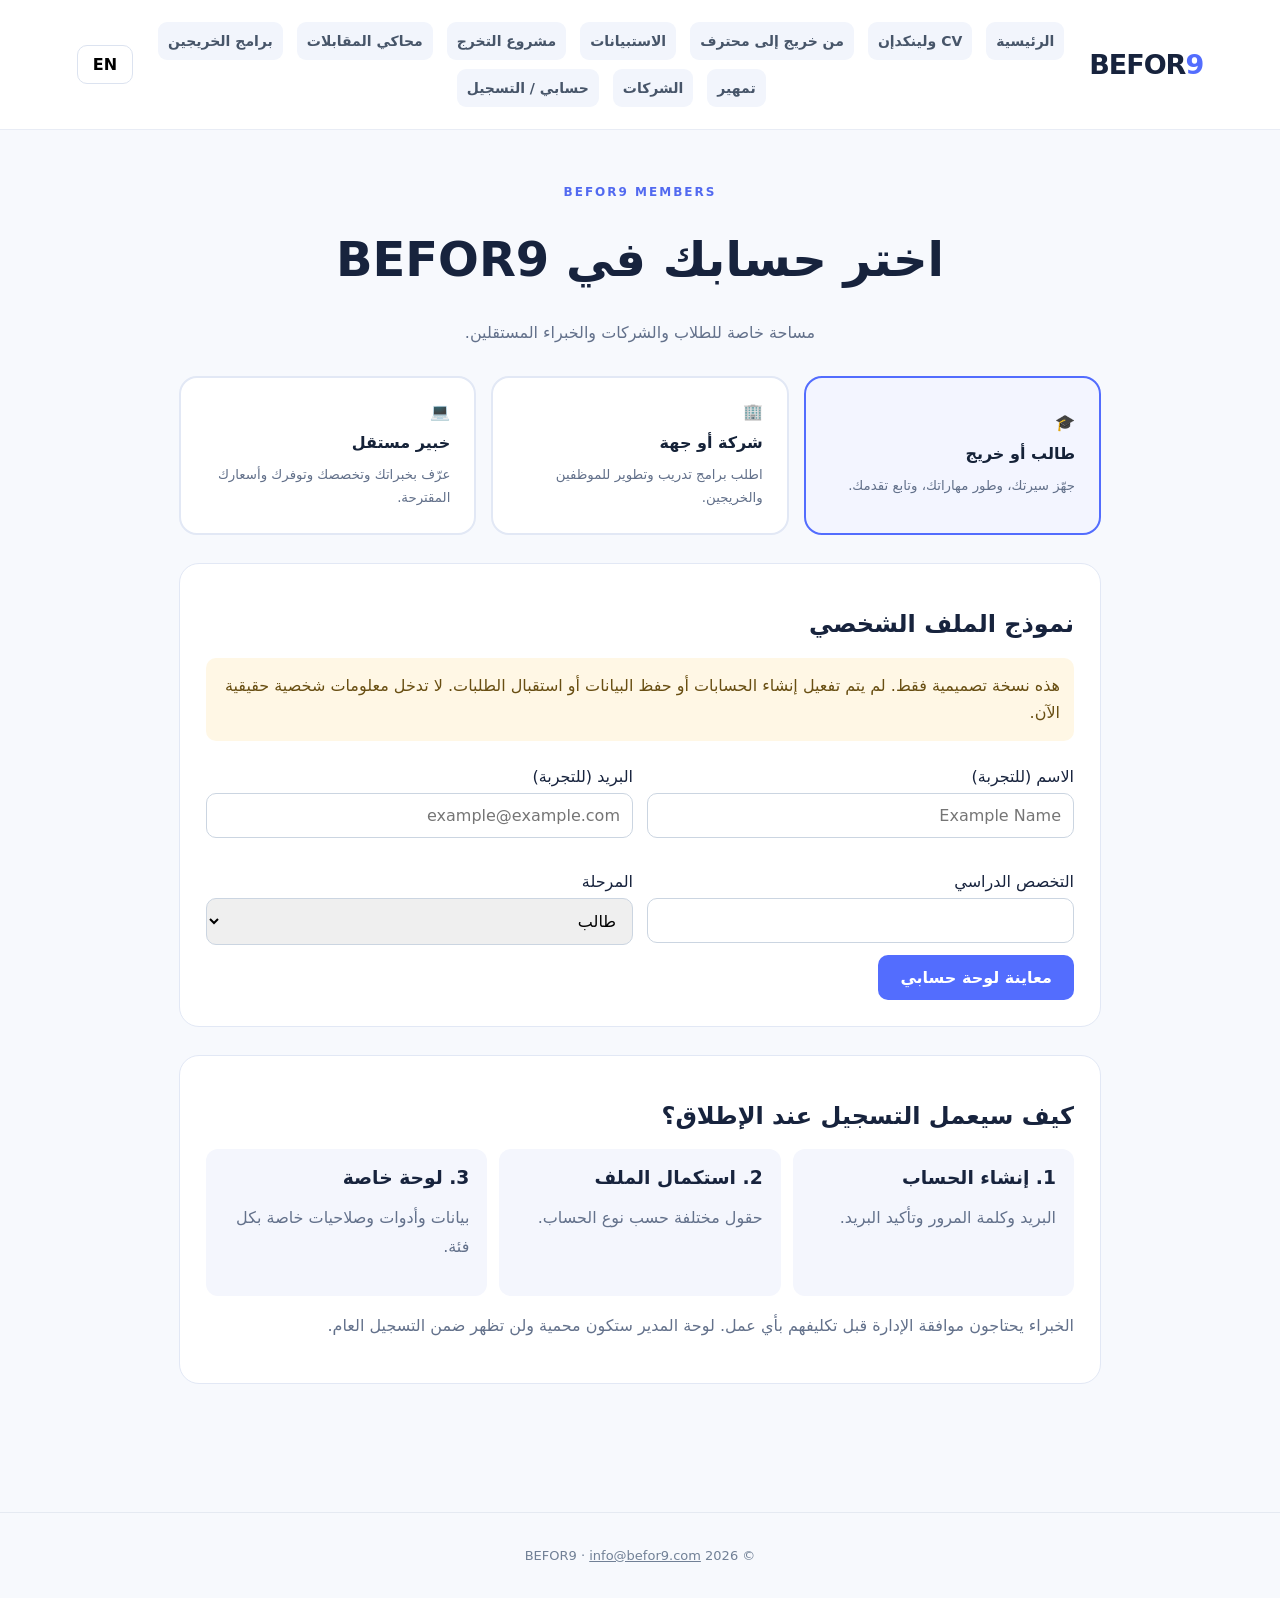
==== commit d375ad33: "Connect CV & LinkedIn and Graduate to Professional across navigation" ====
--- a/accounts.html
+++ b/accounts.html
@@ -1,2 +1,2 @@
 <!doctype html><html lang="ar" dir="rtl"><head><meta charset="utf-8"><meta name="viewport" content="width=device-width,initial-scale=1"><title>BEFOR9 | Accounts</title><link rel="stylesheet" href="styles.css"><style>
-.ac-shell{max-width:1050px;margin:0 auto;padding:55px 5% 100px}.ac-title{text-align:center;margin-bottom:28px}.ac-title h1{font-size:clamp(30px,5vw,48px)}.ac-muted{color:#63718b;line-height:1.8}.ac-cards{display:grid;grid-template-columns:repeat(3,minmax(0,1fr));gap:15px}.ac-card{display:block;border:2px solid #e2e8f5;border-radius:18px;padding:24px;background:white;cursor:pointer;text-align:start;font:inherit;color:#152238}.ac-card[aria-pressed=true]{border-color:#536dfe;background:#f3f5ff}.ac-card strong{display:block;margin:12px 0}.ac-card small{color:#62708a;line-height:1.7;display:block}.ac-box{margin:28px 0;border:1px solid #e2e8f5;background:white;border-radius:20px;padding:26px}.ac-grid{display:grid;grid-template-columns:repeat(2,minmax(0,1fr));gap:14px}.ac-field{display:flex;flex-direction:column;gap:7px;margin:10px 0}.ac-field input,.ac-field select,.ac-field textarea{font:inherit;border:1px solid #cbd5e1;padding:12px;border-radius:10px;width:100%}.ac-field textarea{min-height:90px}.ac-primary{background:#536dfe;border:0;border-radius:10px;padding:13px 22px;color:white;font:inherit;font-weight:700;cursor:pointer}.ac-panel{background:#f5f7ff;border:1px solid #e1e6f6;border-radius:15px;padding:20px;margin-top:15px}.ac-panel[hidden],.ac-extra[hidden]{display:none}.ac-note{padding:14px;background:#fff7e5;border-radius:10px;color:#684e12;line-height:1.7}.ac-steps{display:grid;grid-template-columns:repeat(3,1fr);gap:12px}.ac-step{background:#f4f6fd;border-radius:12px;padding:18px}.ac-step h3{margin:0 0 8px}.ac-preview{margin-top:20px;padding:20px;border:1px dashed #bcc7df;border-radius:14px;background:#fafbff}.ac-preview h3{margin-top:0}@media(max-width:700px){.ac-cards,.ac-grid,.ac-steps{grid-template-columns:1fr}}</style></head><body><header class="site-header"><a class="brand" href="index.html">BEFOR<span>9</span></a><nav aria-label="Main"><a href="index.html" data-ar="الرئيسية" data-en="Home">الرئيسية</a><a href="toolkit.html" data-ar="أدوات الطلاب" data-en="Student Tools">أدوات الطلاب</a><a href="surveys.html" data-ar="الاستبيانات" data-en="Surveys">الاستبيانات</a><a href="graduation.html" data-ar="مشروع التخرج" data-en="Graduation Project">مشروع التخرج</a><a href="interview.html" data-ar="محاكي المقابلات" data-en="Interview Simulator">محاكي المقابلات</a><a href="programs.html" data-ar="برامج الخريجين" data-en="Graduate Programs">برامج الخريجين</a><a href="tamheer.html" data-ar="تمهير" data-en="Tamheer">تمهير</a><a href="corporate.html" data-ar="الشركات" data-en="Business">الشركات</a><a href="accounts.html" data-ar="حسابي / التسجيل" data-en="Account / Sign Up">حسابي / التسجيل</a></nav><button class="lang" id="ac-lang" type="button">EN</button></header><main class="ac-shell"><div class="ac-title"><div class="eyebrow">BEFOR9 MEMBERS</div><h1 data-ar="اختر حسابك في BEFOR9" data-en="Choose your BEFOR9 account">اختر حسابك في BEFOR9</h1><p class="ac-muted" data-ar="مساحة خاصة للطلاب والشركات والخبراء المستقلين." data-en="Dedicated experiences for learners, businesses and freelance experts.">مساحة خاصة للطلاب والشركات والخبراء المستقلين.</p></div><div class="ac-cards" role="group" aria-label="Account type"><button class="ac-card" type="button" data-role="student" aria-pressed="true"><span>🎓</span><strong data-ar="طالب أو خريج" data-en="Student / Graduate">طالب أو خريج</strong><small data-ar="جهّز سيرتك، وطور مهاراتك، وتابع تقدمك." data-en="Build your CV, skills and career progress.">جهّز سيرتك، وطور مهاراتك، وتابع تقدمك.</small></button><button class="ac-card" type="button" data-role="business" aria-pressed="false"><span>🏢</span><strong data-ar="شركة أو جهة" data-en="Business / Organization">شركة أو جهة</strong><small data-ar="اطلب برامج تدريب وتطوير للموظفين والخريجين." data-en="Request training and graduate development programs.">اطلب برامج تدريب وتطوير للموظفين والخريجين.</small></button><button class="ac-card" type="button" data-role="expert" aria-pressed="false"><span>💻</span><strong data-ar="خبير مستقل" data-en="Freelance Expert">خبير مستقل</strong><small data-ar="عرّف بخبراتك وتخصصك وتوفرك وأسعارك المقترحة." data-en="Share your skills, availability and proposed rates.">عرّف بخبراتك وتخصصك وتوفرك وأسعارك المقترحة.</small></button></div><section class="ac-box"><h2 data-ar="نموذج الملف الشخصي" data-en="Profile Preview">نموذج الملف الشخصي</h2><p class="ac-note" data-ar="هذه نسخة تصميمية فقط. لم يتم تفعيل إنشاء الحسابات أو حفظ البيانات أو استقبال الطلبات. لا تدخل معلومات شخصية حقيقية الآن." data-en="Design preview only. Account creation, data storage and application submission are not enabled. Do not enter real personal information yet.">هذه نسخة تصميمية فقط. لم يتم تفعيل إنشاء الحسابات أو حفظ البيانات أو استقبال الطلبات. لا تدخل معلومات شخصية حقيقية الآن.</p><form id="ac-form" autocomplete="off"><div class="ac-grid"><label class="ac-field"><span data-ar="الاسم (للتجربة)" data-en="Name (demo)">الاسم (للتجربة)</span><input name="name" maxlength="80" placeholder="Example Name"></label><label class="ac-field"><span data-ar="البريد (للتجربة)" data-en="Email (demo)">البريد (للتجربة)</span><input type="email" name="email" placeholder="example@example.com"></label><label class="ac-field ac-extra" data-for="student"><span data-ar="التخصص الدراسي" data-en="Field of study">التخصص الدراسي</span><input name="major" maxlength="80"></label><label class="ac-field ac-extra" data-for="student"><span data-ar="المرحلة" data-en="Stage">المرحلة</span><select name="stage"><option value="student" data-ar="طالب" data-en="Student">طالب</option><option value="graduate" data-ar="خريج" data-en="Graduate">خريج</option></select></label><label class="ac-field ac-extra" data-for="business" hidden><span data-ar="اسم الجهة" data-en="Organization">اسم الجهة</span><input name="organization" maxlength="100"></label><label class="ac-field ac-extra" data-for="business" hidden><span data-ar="نوع الطلب" data-en="Request type">نوع الطلب</span><select name="service"><option data-ar="تدريب الموظفين" data-en="Employee training">تدريب الموظفين</option><option data-ar="تطوير الخريجين" data-en="Graduate development">تطوير الخريجين</option><option data-ar="تعاون مؤسسي" data-en="Partnership">تعاون مؤسسي</option></select></label><label class="ac-field ac-extra" data-for="expert" hidden><span data-ar="الدولة" data-en="Country">الدولة</span><input name="country" maxlength="70"></label><label class="ac-field ac-extra" data-for="expert" hidden><span data-ar="التخصص المهني" data-en="Professional specialty">التخصص المهني</span><input name="specialty" maxlength="100"></label><label class="ac-field ac-extra" data-for="expert" hidden><span data-ar="السعر المقترح للساعة (عملة يحددها الخبير لاحقًا)" data-en="Proposed hourly rate (currency to be set later)">السعر المقترح للساعة (عملة يحددها الخبير لاحقًا)</span><input type="number" name="rate" min="0" step="0.01"></label><label class="ac-field ac-extra" data-for="expert" hidden><span data-ar="التوفر الأسبوعي بالساعات" data-en="Weekly availability (hours)">التوفر الأسبوعي بالساعات</span><input type="number" name="hours" min="0" max="168"></label></div><button type="button" class="ac-primary" id="ac-preview" data-ar="معاينة لوحة حسابي" data-en="Preview My Dashboard">معاينة لوحة حسابي</button></form><div id="ac-result" class="ac-preview" hidden aria-live="polite"></div></section><section class="ac-box"><h2 data-ar="كيف سيعمل التسجيل عند الإطلاق؟" data-en="How sign-up will work at launch">كيف سيعمل التسجيل عند الإطلاق؟</h2><div class="ac-steps"><div class="ac-step"><h3 data-ar="1. إنشاء الحساب" data-en="1. Create account">1. إنشاء الحساب</h3><p class="ac-muted" data-ar="البريد وكلمة المرور وتأكيد البريد." data-en="Email, password and verification.">البريد وكلمة المرور وتأكيد البريد.</p></div><div class="ac-step"><h3 data-ar="2. استكمال الملف" data-en="2. Complete profile">2. استكمال الملف</h3><p class="ac-muted" data-ar="حقول مختلفة حسب نوع الحساب." data-en="Fields tailored to the account type.">حقول مختلفة حسب نوع الحساب.</p></div><div class="ac-step"><h3 data-ar="3. لوحة خاصة" data-en="3. Dedicated dashboard">3. لوحة خاصة</h3><p class="ac-muted" data-ar="بيانات وأدوات وصلاحيات خاصة بكل فئة." data-en="Tools and access tailored to each role.">بيانات وأدوات وصلاحيات خاصة بكل فئة.</p></div></div><p class="ac-muted" data-ar="الخبراء يحتاجون موافقة الإدارة قبل تكليفهم بأي عمل. لوحة المدير ستكون محمية ولن تظهر ضمن التسجيل العام." data-en="Experts will require admin approval before assignments. The admin dashboard will be protected and not publicly registrable.">الخبراء يحتاجون موافقة الإدارة قبل تكليفهم بأي عمل. لوحة المدير ستكون محمية ولن تظهر ضمن التسجيل العام.</p></section></main><footer>© 2026 BEFOR9 · <a href="mailto:info@befor9.com">info@befor9.com</a></footer><script src="accounts.js?v=1"></script></body></html>+.ac-shell{max-width:1050px;margin:0 auto;padding:55px 5% 100px}.ac-title{text-align:center;margin-bottom:28px}.ac-title h1{font-size:clamp(30px,5vw,48px)}.ac-muted{color:#63718b;line-height:1.8}.ac-cards{display:grid;grid-template-columns:repeat(3,minmax(0,1fr));gap:15px}.ac-card{display:block;border:2px solid #e2e8f5;border-radius:18px;padding:24px;background:white;cursor:pointer;text-align:start;font:inherit;color:#152238}.ac-card[aria-pressed=true]{border-color:#536dfe;background:#f3f5ff}.ac-card strong{display:block;margin:12px 0}.ac-card small{color:#62708a;line-height:1.7;display:block}.ac-box{margin:28px 0;border:1px solid #e2e8f5;background:white;border-radius:20px;padding:26px}.ac-grid{display:grid;grid-template-columns:repeat(2,minmax(0,1fr));gap:14px}.ac-field{display:flex;flex-direction:column;gap:7px;margin:10px 0}.ac-field input,.ac-field select,.ac-field textarea{font:inherit;border:1px solid #cbd5e1;padding:12px;border-radius:10px;width:100%}.ac-field textarea{min-height:90px}.ac-primary{background:#536dfe;border:0;border-radius:10px;padding:13px 22px;color:white;font:inherit;font-weight:700;cursor:pointer}.ac-panel{background:#f5f7ff;border:1px solid #e1e6f6;border-radius:15px;padding:20px;margin-top:15px}.ac-panel[hidden],.ac-extra[hidden]{display:none}.ac-note{padding:14px;background:#fff7e5;border-radius:10px;color:#684e12;line-height:1.7}.ac-steps{display:grid;grid-template-columns:repeat(3,1fr);gap:12px}.ac-step{background:#f4f6fd;border-radius:12px;padding:18px}.ac-step h3{margin:0 0 8px}.ac-preview{margin-top:20px;padding:20px;border:1px dashed #bcc7df;border-radius:14px;background:#fafbff}.ac-preview h3{margin-top:0}@media(max-width:700px){.ac-cards,.ac-grid,.ac-steps{grid-template-columns:1fr}}</style></head><body><header class="site-header"><a class="brand" href="index.html">BEFOR<span>9</span></a><nav aria-label="Main"><a href="index.html" data-ar="الرئيسية" data-en="Home">الرئيسية</a><a href="cv-linkedin.html" data-ar="CV ولينكدإن" data-en="CV & LinkedIn">CV ولينكدإن</a><a href="professional.html" data-ar="من خريج إلى محترف" data-en="Graduate to Professional">من خريج إلى محترف</a><a href="surveys.html" data-ar="الاستبيانات" data-en="Surveys">الاستبيانات</a><a href="graduation.html" data-ar="مشروع التخرج" data-en="Graduation Project">مشروع التخرج</a><a href="interview.html" data-ar="محاكي المقابلات" data-en="Interview Simulator">محاكي المقابلات</a><a href="programs.html" data-ar="برامج الخريجين" data-en="Graduate Programs">برامج الخريجين</a><a href="tamheer.html" data-ar="تمهير" data-en="Tamheer">تمهير</a><a href="corporate.html" data-ar="الشركات" data-en="Business">الشركات</a><a href="accounts.html" data-ar="حسابي / التسجيل" data-en="Account / Sign Up">حسابي / التسجيل</a></nav><button class="lang" id="ac-lang" type="button">EN</button></header><main class="ac-shell"><div class="ac-title"><div class="eyebrow">BEFOR9 MEMBERS</div><h1 data-ar="اختر حسابك في BEFOR9" data-en="Choose your BEFOR9 account">اختر حسابك في BEFOR9</h1><p class="ac-muted" data-ar="مساحة خاصة للطلاب والشركات والخبراء المستقلين." data-en="Dedicated experiences for learners, businesses and freelance experts.">مساحة خاصة للطلاب والشركات والخبراء المستقلين.</p></div><div class="ac-cards" role="group" aria-label="Account type"><button class="ac-card" type="button" data-role="student" aria-pressed="true"><span>🎓</span><strong data-ar="طالب أو خريج" data-en="Student / Graduate">طالب أو خريج</strong><small data-ar="جهّز سيرتك، وطور مهاراتك، وتابع تقدمك." data-en="Build your CV, skills and career progress.">جهّز سيرتك، وطور مهاراتك، وتابع تقدمك.</small></button><button class="ac-card" type="button" data-role="business" aria-pressed="false"><span>🏢</span><strong data-ar="شركة أو جهة" data-en="Business / Organization">شركة أو جهة</strong><small data-ar="اطلب برامج تدريب وتطوير للموظفين والخريجين." data-en="Request training and graduate development programs.">اطلب برامج تدريب وتطوير للموظفين والخريجين.</small></button><button class="ac-card" type="button" data-role="expert" aria-pressed="false"><span>💻</span><strong data-ar="خبير مستقل" data-en="Freelance Expert">خبير مستقل</strong><small data-ar="عرّف بخبراتك وتخصصك وتوفرك وأسعارك المقترحة." data-en="Share your skills, availability and proposed rates.">عرّف بخبراتك وتخصصك وتوفرك وأسعارك المقترحة.</small></button></div><section class="ac-box"><h2 data-ar="نموذج الملف الشخصي" data-en="Profile Preview">نموذج الملف الشخصي</h2><p class="ac-note" data-ar="هذه نسخة تصميمية فقط. لم يتم تفعيل إنشاء الحسابات أو حفظ البيانات أو استقبال الطلبات. لا تدخل معلومات شخصية حقيقية الآن." data-en="Design preview only. Account creation, data storage and application submission are not enabled. Do not enter real personal information yet.">هذه نسخة تصميمية فقط. لم يتم تفعيل إنشاء الحسابات أو حفظ البيانات أو استقبال الطلبات. لا تدخل معلومات شخصية حقيقية الآن.</p><form id="ac-form" autocomplete="off"><div class="ac-grid"><label class="ac-field"><span data-ar="الاسم (للتجربة)" data-en="Name (demo)">الاسم (للتجربة)</span><input name="name" maxlength="80" placeholder="Example Name"></label><label class="ac-field"><span data-ar="البريد (للتجربة)" data-en="Email (demo)">البريد (للتجربة)</span><input type="email" name="email" placeholder="example@example.com"></label><label class="ac-field ac-extra" data-for="student"><span data-ar="التخصص الدراسي" data-en="Field of study">التخصص الدراسي</span><input name="major" maxlength="80"></label><label class="ac-field ac-extra" data-for="student"><span data-ar="المرحلة" data-en="Stage">المرحلة</span><select name="stage"><option value="student" data-ar="طالب" data-en="Student">طالب</option><option value="graduate" data-ar="خريج" data-en="Graduate">خريج</option></select></label><label class="ac-field ac-extra" data-for="business" hidden><span data-ar="اسم الجهة" data-en="Organization">اسم الجهة</span><input name="organization" maxlength="100"></label><label class="ac-field ac-extra" data-for="business" hidden><span data-ar="نوع الطلب" data-en="Request type">نوع الطلب</span><select name="service"><option data-ar="تدريب الموظفين" data-en="Employee training">تدريب الموظفين</option><option data-ar="تطوير الخريجين" data-en="Graduate development">تطوير الخريجين</option><option data-ar="تعاون مؤسسي" data-en="Partnership">تعاون مؤسسي</option></select></label><label class="ac-field ac-extra" data-for="expert" hidden><span data-ar="الدولة" data-en="Country">الدولة</span><input name="country" maxlength="70"></label><label class="ac-field ac-extra" data-for="expert" hidden><span data-ar="التخصص المهني" data-en="Professional specialty">التخصص المهني</span><input name="specialty" maxlength="100"></label><label class="ac-field ac-extra" data-for="expert" hidden><span data-ar="السعر المقترح للساعة (عملة يحددها الخبير لاحقًا)" data-en="Proposed hourly rate (currency to be set later)">السعر المقترح للساعة (عملة يحددها الخبير لاحقًا)</span><input type="number" name="rate" min="0" step="0.01"></label><label class="ac-field ac-extra" data-for="expert" hidden><span data-ar="التوفر الأسبوعي بالساعات" data-en="Weekly availability (hours)">التوفر الأسبوعي بالساعات</span><input type="number" name="hours" min="0" max="168"></label></div><button type="button" class="ac-primary" id="ac-preview" data-ar="معاينة لوحة حسابي" data-en="Preview My Dashboard">معاينة لوحة حسابي</button></form><div id="ac-result" class="ac-preview" hidden aria-live="polite"></div></section><section class="ac-box"><h2 data-ar="كيف سيعمل التسجيل عند الإطلاق؟" data-en="How sign-up will work at launch">كيف سيعمل التسجيل عند الإطلاق؟</h2><div class="ac-steps"><div class="ac-step"><h3 data-ar="1. إنشاء الحساب" data-en="1. Create account">1. إنشاء الحساب</h3><p class="ac-muted" data-ar="البريد وكلمة المرور وتأكيد البريد." data-en="Email, password and verification.">البريد وكلمة المرور وتأكيد البريد.</p></div><div class="ac-step"><h3 data-ar="2. استكمال الملف" data-en="2. Complete profile">2. استكمال الملف</h3><p class="ac-muted" data-ar="حقول مختلفة حسب نوع الحساب." data-en="Fields tailored to the account type.">حقول مختلفة حسب نوع الحساب.</p></div><div class="ac-step"><h3 data-ar="3. لوحة خاصة" data-en="3. Dedicated dashboard">3. لوحة خاصة</h3><p class="ac-muted" data-ar="بيانات وأدوات وصلاحيات خاصة بكل فئة." data-en="Tools and access tailored to each role.">بيانات وأدوات وصلاحيات خاصة بكل فئة.</p></div></div><p class="ac-muted" data-ar="الخبراء يحتاجون موافقة الإدارة قبل تكليفهم بأي عمل. لوحة المدير ستكون محمية ولن تظهر ضمن التسجيل العام." data-en="Experts will require admin approval before assignments. The admin dashboard will be protected and not publicly registrable.">الخبراء يحتاجون موافقة الإدارة قبل تكليفهم بأي عمل. لوحة المدير ستكون محمية ولن تظهر ضمن التسجيل العام.</p></section></main><footer>© 2026 BEFOR9 · <a href="mailto:info@befor9.com">info@befor9.com</a></footer><script src="accounts.js?v=1"></script><script src="language-sync.js?v=20261015-1"></script></body></html>
